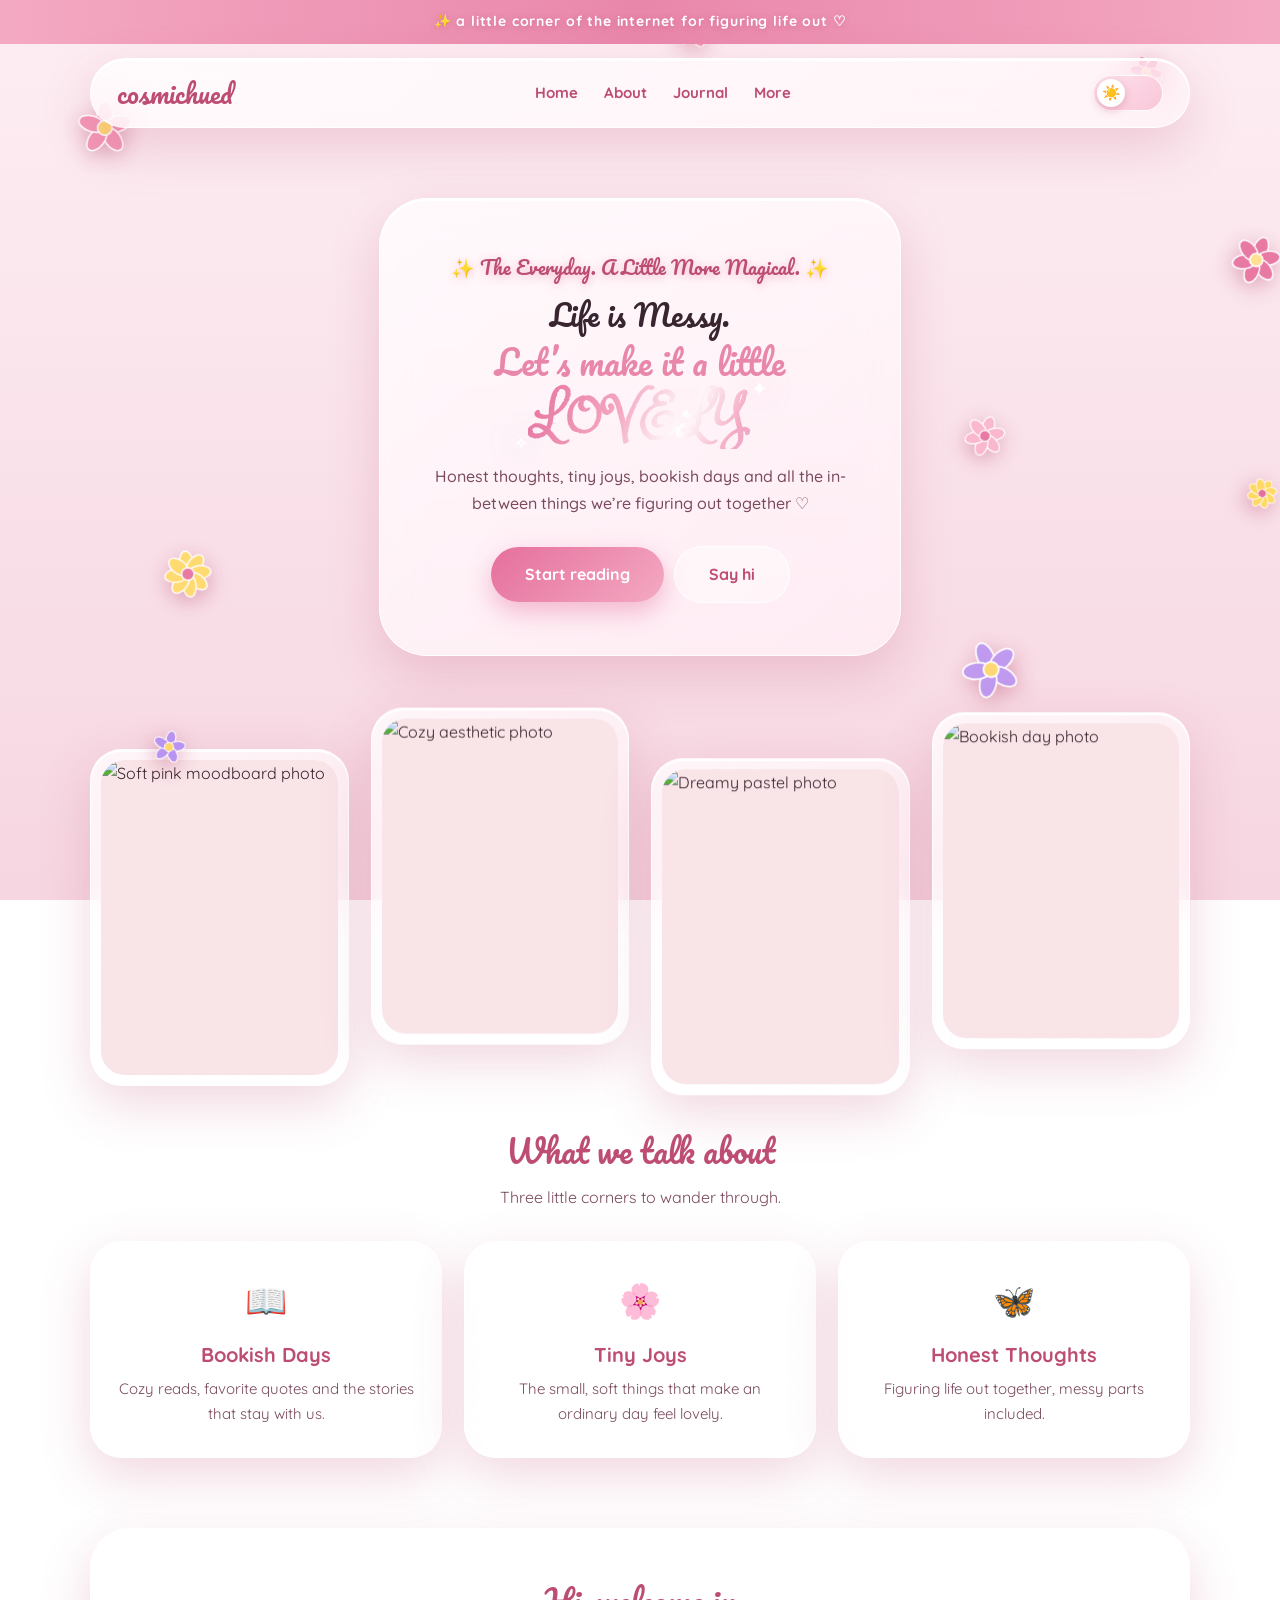
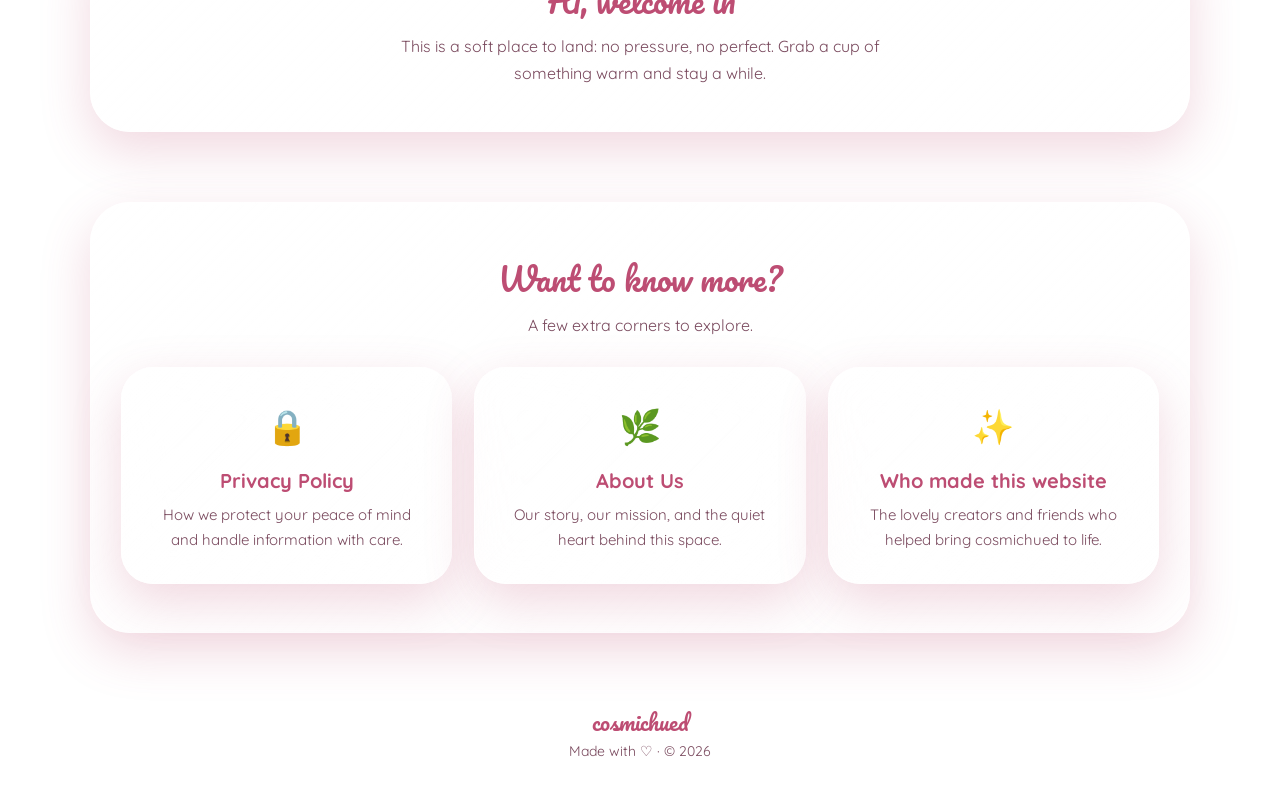
==== index.html @ 97c6048e "added life" ====
<!DOCTYPE html>
<html lang="en">
<head>
<meta charset="utf-8">
<meta name="viewport" content="width=device-width, initial-scale=1">
<script>try{var t=localStorage.getItem("theme");if(t)document.documentElement.dataset.theme=t}catch(e){}</script>
<title>cosmichued – a little corner of the internet for figuring life out</title>
<meta name="description" content="Honest thoughts, tiny joys, bookish days and all the in-between things we’re figuring out together.">
<link rel="preconnect" href="https://fonts.googleapis.com">
<link rel="preconnect" href="https://fonts.gstatic.com" crossorigin>
<link href="https://fonts.googleapis.com/css2?family=Pacifico&family=Princess+Sofia&family=Quicksand:wght@400;500;600;700&display=swap" rel="stylesheet">
<link rel="stylesheet" href="https://unpkg.com/lenis@1.3.1/dist/lenis.css">
<link rel="stylesheet" href="assets/css/style.css">
</head>
<body>
<div id="vanta-bg" aria-hidden="true"></div>
<canvas id="stars" aria-hidden="true"></canvas>
<div id="flowers-back" class="fl-layer" aria-hidden="true"></div>
<div id="flowers-front" class="fl-layer" aria-hidden="true"></div>
<div id="progress" aria-hidden="true"></div>

<div class="strip">&#10024; a little corner of the internet for figuring life out &#9825;</div>

<div class="wrap">
  <header>
    <nav class="glass" aria-label="Main">
      <a class="logo" href="#top">cosmichued</a>
      <ul>
        <li><a class="link" href="#top">Home</a></li>
        <li><a class="link" href="#about">About</a></li>
        <li><a class="link" href="#topics">Journal</a></li>
        <li><a class="link" href="#more">More</a></li>
      </ul>
      <button id="mode" class="mode" type="button" aria-pressed="false" aria-label="Switch to night mode"><span class="knob">☀️</span></button>
    </nav>
  </header>

  <main id="top">
    <section class="hero">
      <div class="hero-card glass">
        <p class="kicker">&#10024; The Everyday. A Little More Magical. &#10024;</p>
        <p class="line1">Life is Messy.</p>
        <p class="line2">Let’s make it a little</p>
        <h1 class="lovely">LOVELY</h1>
        <p class="sub">Honest thoughts, tiny joys, bookish days and all the in-between things we’re figuring out together &#9825;</p>
        <a class="btn" href="#topics">Start reading</a><a class="btn ghost" href="#more">Say hi</a>
      </div>
    </section>

    <section class="photos" aria-label="Moodboard">
      <figure class="photo glass"><img src="https://i.pinimg.com/736x/a8/d0/c5/a8d0c54fe1b3bb2aa40adf87feabf3d5.jpg" alt="Soft pink moodboard photo" loading="lazy"></figure>
      <figure class="photo glass"><img src="https://i.pinimg.com/736x/57/74/9a/57749a82ed44d0ba7affe464d7ed4262.jpg" alt="Cozy aesthetic photo" loading="lazy"></figure>
      <figure class="photo glass"><img src="https://i.pinimg.com/736x/7d/43/3f/7d433fc8bfae6ea43c8c4c8e47afc40b.jpg" alt="Dreamy pastel photo" loading="lazy"></figure>
      <figure class="photo glass"><img src="https://i.pinimg.com/736x/9e/b3/07/9eb307e34226a7b5865ccfc320e6ec94.jpg" alt="Bookish day photo" loading="lazy"></figure>
    </section>

    <section id="topics">
      <h2>What we talk about</h2>
      <p class="lead">Three little corners to wander through.</p>
      <div class="cards">
        <article class="card glass"><div class="em">&#128214;</div><h3>Bookish Days</h3><p>Cozy reads, favorite quotes and the stories that stay with us.</p></article>
        <article class="card glass"><div class="em">&#127800;</div><h3>Tiny Joys</h3><p>The small, soft things that make an ordinary day feel lovely.</p></article>
        <article class="card glass"><div class="em">&#129419;</div><h3>Honest Thoughts</h3><p>Figuring life out together, messy parts included.</p></article>
      </div>
    </section>

    <section id="about" class="news glass">
      <h2>Hi, welcome in</h2>
      <p class="lead" style="margin-bottom:0">This is a soft place to land: no pressure, no perfect. Grab a cup of something warm and stay a while.</p>
    </section>

    <section id="more" class="more-section glass">
      <h2>Want to know more?</h2>
      <p class="lead" style="margin-bottom: 28px">A few extra corners to explore.</p>
      <div class="more-cards">
        <!-- TODO: replace with the real page URL -->
        <a class="card glass link-card" href="#privacy">
          <div class="em">&#128274;</div>
          <h3>Privacy Policy</h3>
          <p>How we protect your peace of mind and handle information with care.</p>
        </a>
        <!-- TODO: replace with the real page URL -->
        <a class="card glass link-card" href="#about-us">
          <div class="em">&#127807;</div>
          <h3>About Us</h3>
          <p>Our story, our mission, and the quiet heart behind this space.</p>
        </a>
        <!-- TODO: replace with the real page URL -->
        <a class="card glass link-card" href="#credits">
          <div class="em">&#10024;</div>
          <h3>Who made this website</h3>
          <p>The lovely creators and friends who helped bring cosmichued to life.</p>
        </a>
      </div>
    </section>
  </main>

  <footer>
    <a class="logo" href="#top">cosmichued</a>
    <p>Made with &#9825; &middot; &copy; 2026</p>
  </footer>
</div>

<!-- Vanta (needs three.js r134) + Lenis smooth scroll -->
<script src="https://cdnjs.cloudflare.com/ajax/libs/three.js/r134/three.min.js"></script>
<script src="https://cdnjs.cloudflare.com/ajax/libs/vanta/0.5.24/vanta.fog.min.js"></script>
<script src="https://unpkg.com/lenis@1.3.1/dist/lenis.min.js"></script>
<script>
const calm = matchMedia('(prefers-reduced-motion: reduce)').matches;

/* 1. Day / night theme: Vanta fog colours + twinkling star canvas */
const root = document.documentElement;
const modeBtn = document.getElementById('mode');
const knob = modeBtn.querySelector('.knob');
const starsCv = document.getElementById('stars');
const sctx = starsCv.getContext('2d');
let vanta = null, stars = [], shoot = null, raf = 0, SW = 0, SH = 0;

function initVanta(night) {
  if (calm || !window.VANTA) return;
  try {
    if (vanta) vanta.destroy();
    vanta = VANTA.FOG(Object.assign({
      el: '#vanta-bg', mouseControls: false, touchControls: false, gyroControls: false,
      minHeight: 200, minWidth: 200, blurFactor: 0.7, speed: 1.2, zoom: 0.9
    }, night
      ? { highlightColor: 0x7a5bb8, midtoneColor: 0x3b2a6e, lowlightColor: 0x140b2b, baseColor: 0x0d0720 }
      : { highlightColor: 0xf9a8c9, midtoneColor: 0xd9c2ff, lowlightColor: 0xfdeef3, baseColor: 0xfff5f8 }));
  } catch (e) { console.warn('Vanta failed, using CSS gradient', e); }
}

function sizeStars() {
  const d = Math.min(devicePixelRatio || 1, 2);
  SW = innerWidth; SH = innerHeight;
  starsCv.width = SW * d; starsCv.height = SH * d;
  sctx.setTransform(d, 0, 0, d, 0, 0);
  const n = Math.min(260, Math.round(SW * SH / 5500)), cols = ['#ffffff', '#ffd6e6', '#e3d4ff', '#cfe6ff'];
  stars = Array.from({ length: n }, () => ({
    x: Math.random() * SW, y: Math.random() * SH, r: Math.random() * 1.4 + 0.3,
    p: Math.random() * 6.28, s: Math.random() * 1.8 + 0.6,
    c: cols[Math.floor(Math.random() * cols.length)], big: Math.random() < 0.08
  }));
}

function drawStars(t) {
  sctx.clearRect(0, 0, SW, SH);
  for (const s of stars) {
    const a = calm ? 0.85 : 0.3 + 0.7 * (0.5 + 0.5 * Math.sin(t / 1000 * s.s + s.p));   // twinkle
    sctx.globalAlpha = a; sctx.fillStyle = s.c;
    sctx.beginPath(); sctx.arc(s.x, s.y, s.r, 0, 6.283); sctx.fill();
    if (s.big) {                                                                        // sparkle cross
      const L = s.r * 5 * a;
      sctx.strokeStyle = s.c; sctx.lineWidth = 0.8; sctx.beginPath();
      sctx.moveTo(s.x - L, s.y); sctx.lineTo(s.x + L, s.y);
      sctx.moveTo(s.x, s.y - L); sctx.lineTo(s.x, s.y + L); sctx.stroke();
    }
  }
  if (!calm) {                                                                          // shooting star
    if (!shoot && Math.random() < 0.003) shoot = { x: SW * 0.2 + Math.random() * SW * 0.8, y: Math.random() * SH * 0.35, l: 0 };
    if (shoot) {
      shoot.l += 14;
      const x = shoot.x - shoot.l, y = shoot.y + shoot.l * 0.55;
      const g = sctx.createLinearGradient(x + 90, y - 50, x, y);
      g.addColorStop(0, 'rgba(255,255,255,0)'); g.addColorStop(1, 'rgba(255,255,255,.95)');
      sctx.globalAlpha = 1; sctx.strokeStyle = g; sctx.lineWidth = 2;
      sctx.beginPath(); sctx.moveTo(x + 90, y - 50); sctx.lineTo(x, y); sctx.stroke();
      if (shoot.l > 600) shoot = null;
    }
  }
  sctx.globalAlpha = 1;
}
function loop(t) { drawStars(t); raf = requestAnimationFrame(loop); }

function setTheme(night, save) {
  root.dataset.theme = night ? 'night' : 'day';
  modeBtn.setAttribute('aria-pressed', night);
  modeBtn.setAttribute('aria-label', night ? 'Switch to day mode' : 'Switch to night mode');
  knob.textContent = night ? '🌙' : '☀️';
  if (save) { try { localStorage.setItem('theme', night ? 'night' : 'day'); } catch (e) {} }
  cancelAnimationFrame(raf);
  if (night) { sizeStars(); if (calm) drawStars(0); else raf = requestAnimationFrame(loop); }
  initVanta(night);
}
modeBtn.addEventListener('click', () => setTheme(root.dataset.theme !== 'night', true));
addEventListener('resize', () => { if (root.dataset.theme === 'night') { sizeStars(); if (calm) drawStars(0); } });
setTheme(root.dataset.theme === 'night', false);

/* 1b. Flowers that sway left/right (and drift up) as you scroll */
/* drawn SVG flowers (clearly visible on pale day background and dark night sky) */
const PETALS = {   // petal colour, centre colour, petal count
  '🌸': ['#F48FB1', '#FFD66B', 5], '🌷': ['#E56F9C', '#FFE08A', 6], '🌼': ['#FFD966', '#E56F9C', 8],
  '🌺': ['#B993F0', '#FFD66B', 5], '💮': ['#F9B4CB', '#E56F9C', 6]
};
function flowerSVG(key) {
  const [c1, c2, n] = PETALS[key];
  let ps = '';
  for (let i = 0; i < n; i++) ps += '<ellipse cx="50" cy="26" rx="14" ry="24" transform="rotate(' + (i * 360 / n) + ' 50 50)"/>';
  return '<svg viewBox="0 0 100 100" width="100%" height="100%" aria-hidden="true"><g fill="' + c1 +
         '" stroke="#fff" stroke-width="3" stroke-linejoin="round">' + ps + '</g><circle cx="50" cy="50" r="13" fill="' + c2 +
         '" stroke="#fff" stroke-width="3"/></svg>';
}
const FLOWERS = [   // emoji, x(0-1), y(0-1), size, sway px, sway speed, drift, tilt, front?
  ['🌸', .06, .20, 40, 90, .0042, .16, 28, 0], ['🌷', .90, .35, 36, 80, .0035, .22, 22, 0],
  ['🌼', .15, .70, 34, 110, .0050, .12, 30, 0], ['🌺', .82, .80, 42, 95, .0038, .18, 26, 0],
  ['🌸', .50, .10, 28, 70, .0045, .10, 20, 0], ['💮', .70, .55, 30, 85, .0040, .14, 24, 0],
  ['🌸', .03, .45, 26, 130, .0060, .30, 35, 1], ['🌷', .94, .15, 24, 120, .0055, .34, 30, 1],
  ['🌼', .88, .62, 22, 140, .0065, .28, 40, 1], ['🌺', .08, .90, 24, 125, .0058, .32, 32, 1]
].map((f, i) => {
  const el = document.createElement('span');
  el.className = 'flower'; el.innerHTML = flowerSVG(f[0]);
  el.style.width = el.style.height = Math.round(f[3] * 1.4) + 'px';
  el.style.opacity = f[8] ? 1 : 0.92;
  document.getElementById(f[8] ? 'flowers-front' : 'flowers-back').appendChild(el);
  return { el, bx: f[1], by: f[2], amp: f[4], sp: f[5], vy: f[6], tilt: f[7], ph: i * 1.7 };
});
function flowers(scroll) {
  const W = innerWidth, H = innerHeight, span = H + 160;
  for (const f of FLOWERS) {
    const x = f.bx * W + Math.sin(scroll * f.sp + f.ph) * f.amp;                       // side to side
    const y = (((f.by * H - scroll * f.vy) % span) + span) % span - 80;               // slow upward drift, wraps
    const r = Math.sin(scroll * f.sp * 1.3 + f.ph) * f.tilt;
    f.el.style.transform = 'translate3d(' + x.toFixed(1) + 'px,' + y.toFixed(1) + 'px,0) rotate(' + r.toFixed(1) + 'deg)';
  }
}
flowers(0);

/* 2. Lenis: buttery scroll, progress bar, anchor links, light parallax, back to top */
const bar = document.getElementById('progress');
const photosWrap = document.querySelector('.photos');
const photos = [...document.querySelectorAll('.photo')];
const speeds = [0.05, -0.04, 0.07, -0.03];
const backToTop = document.getElementById('back-to-top');

function parallax() {
  if (calm || !photosWrap) return;
  const r = photosWrap.getBoundingClientRect();           // parent isn't moved, so no feedback loop
  const off = (r.top + r.height / 2) - innerHeight / 2;
  photos.forEach((el, i) => el.style.translate = '0 ' + (off * speeds[i % 4]).toFixed(1) + 'px');
}

function updateBackToTop(y) {
  if (backToTop) backToTop.classList.toggle('visible', y > 400);
}

if (window.Lenis) {
  const lenis = new Lenis({ autoRaf: true, lerp: 0.09 });
  lenis.on('scroll', ({ progress, scroll }) => {
    bar.style.transform = 'scaleX(' + progress + ')';
    parallax();
    if (!calm) flowers(scroll);
    updateBackToTop(scroll);
  });
  document.querySelectorAll('a[href^="#"]').forEach(a => a.addEventListener('click', e => {
    const href = a.getAttribute('href');
    if (!href || href === '#') return;
    const t = document.querySelector(href);
    if (!t) return;
    e.preventDefault();
    lenis.scrollTo(t, { offset: -90, duration: 1.4 });
  }));
  if (backToTop) {
    backToTop.addEventListener('click', () => {
      lenis.scrollTo(0);
    });
  }
} else {
  const onScroll = () => {
    const y = window.scrollY || document.documentElement.scrollTop;
    bar.style.transform = 'scaleX(' + y / (document.documentElement.scrollHeight - innerHeight) + ')';
    parallax();
    if (!calm) flowers(y);
    updateBackToTop(y);
  };
  addEventListener('scroll', onScroll, { passive: true });
  if (backToTop) {
    backToTop.addEventListener('click', () => {
      window.scrollTo({ top: 0, behavior: calm ? 'auto' : 'smooth' });
    });
  }
}

updateBackToTop(window.scrollY || document.documentElement.scrollTop);

/* 3. Reveal on scroll */
const io = new IntersectionObserver((entries) => {
  entries.forEach(en => { if (en.isIntersecting) { en.target.classList.add('in'); io.unobserve(en.target); setTimeout(() => en.target.style.transitionDelay = '', 1400); } });
}, { threshold: 0.15 });
document.querySelectorAll('.hero-card,.photo,.card,.news,h2,.lead,.more-section').forEach((el, i) => {
  el.classList.add('reveal');
  el.style.transitionDelay = (el.classList.contains('photo') || el.classList.contains('card')
    ? (i % 4) * 90 : 0) + 'ms';
  io.observe(el);
});
parallax();
</script>
<button id="back-to-top" class="back-to-top glass" type="button" aria-label="Back to top">
  <svg width="22" height="22" viewBox="0 0 24 24" fill="none" stroke="currentColor" stroke-width="2.5" stroke-linecap="round" stroke-linejoin="round" aria-hidden="true">
    <path d="M18 15l-6-6-6 6"/>
  </svg>
</button>
</body>
</html>
---- assets/css/style.css ----
:root {
  --rose: #BD4D73;
  --pink: #EBA5B9;
  --blush: #F9E4E8;
  --cream: #FDEEF3;
  --lilac: #C9A7F5;
  --ink: #38252F;
  --soft: #7A4A5E;
  --glass: rgba(255, 255, 255, .42);
  --glass-line: rgba(255, 255, 255, .9);
  --shadow: 0 18px 50px rgba(189, 77, 115, .22);
}

* {
  box-sizing: border-box;
  margin: 0;
}

body {
  font-family: 'Quicksand', sans-serif;
  color: var(--ink);
  line-height: 1.7;
  background: linear-gradient(180deg, var(--bg1), var(--bg2));
  background-attachment: fixed;
  overflow-x: hidden;
  min-height: 100vh;
}

/* floating blurred bubbles behind everything */
.bubble {
  position: fixed;
  border-radius: 50%;
  filter: blur(60px);
  z-index: -1;
  opacity: .75;
  animation: float 14s ease-in-out infinite alternate;
}

.b1 {
  width: 360px;
  height: 360px;
  background: #F4A9C2;
  top: -80px;
  left: -80px;
}

.b2 {
  width: 320px;
  height: 320px;
  background: #D6BEFF;
  top: 30%;
  right: -90px;
  animation-delay: -4s;
}

.b3 {
  width: 380px;
  height: 380px;
  background: #BFE0FF;
  bottom: -120px;
  left: 25%;
  opacity: .55;
  animation-delay: -8s;
}

@keyframes float {
  to {
    transform: translate(30px, 40px) scale(1.08);
  }
}

@media (prefers-reduced-motion: reduce) {
  .bubble {
    animation: none;
  }
}

/* theme variables: day = default, night = [data-theme=night] */
:root {
  --bg1: #FDEEF3;
  --bg2: #F6D6E1;
  --sheen1: rgba(255, 255, 255, .6);
  --sheen2: rgba(255, 255, 255, .12);
  --inset: rgba(255, 255, 255, .95);
  --field: rgba(255, 255, 255, .7);
}

:root[data-theme="night"] {
  color-scheme: dark;
  --cream: #1b1230;
  --blush: #2a1d45;
  --rose: #F4A9C2;
  --ink: #F6E9F2;
  --soft: #D5C2E3;
  --glass: rgba(48, 32, 84, .42);
  --glass-line: rgba(255, 255, 255, .2);
  --shadow: 0 18px 50px rgba(0, 0, 0, .5);
  --bg1: #150d28;
  --bg2: #2a1a4d;
  --sheen1: rgba(255, 255, 255, .14);
  --sheen2: rgba(255, 255, 255, .03);
  --inset: rgba(255, 255, 255, .25);
  --field: rgba(255, 255, 255, .1);
}

#vanta-bg {
  position: fixed;
  inset: 0;
  z-index: -1;
}

#stars {
  position: fixed;
  inset: 0;
  width: 100%;
  height: 100%;
  z-index: -1;
  pointer-events: none;
  opacity: 0;
  transition: opacity 1.2s ease;
}

:root[data-theme="night"] #stars {
  opacity: 1;
}

/* flowers that sway as you scroll */
.fl-layer {
  position: fixed;
  inset: 0;
  pointer-events: none;
  overflow: hidden;
}

#flowers-back {
  z-index: -1;
}

#flowers-front {
  z-index: 3;
}

.flower {
  position: absolute;
  left: 0;
  top: 0;
  display: block;
  will-change: transform;
  filter: drop-shadow(0 6px 10px rgba(189, 77, 115, .45));
}

:root[data-theme="night"] .flower {
  filter: drop-shadow(0 0 10px rgba(244, 169, 194, .65)) saturate(.9) brightness(.95);
}

/* day / night switch */
.mode {
  position: relative;
  flex: none;
  width: 70px;
  height: 36px;
  border-radius: 999px;
  border: 1.5px solid var(--glass-line);
  cursor: pointer;
  padding: 0;
  background: linear-gradient(135deg, #FFE3EE, #F9C6D8);
  transition: background .5s;
}

.mode .knob {
  position: absolute;
  top: 3px;
  left: 3px;
  width: 28px;
  height: 28px;
  border-radius: 50%;
  background: #fff;
  display: grid;
  place-items: center;
  font-size: 15px;
  box-shadow: 0 3px 10px rgba(189, 77, 115, .35);
  transition: transform .45s cubic-bezier(.2, .8, .2, 1);
}

:root[data-theme="night"] .mode {
  background: linear-gradient(135deg, #3b2a6e, #1b1230);
}

:root[data-theme="night"] .mode .knob {
  transform: translateX(34px);
  background: #2a1d45;
}

.mode:focus-visible {
  outline: 3px solid var(--rose);
  outline-offset: 3px;
}

#progress {
  position: fixed;
  top: 0;
  left: 0;
  height: 4px;
  width: 100%;
  z-index: 100;
  transform-origin: left;
  transform: scaleX(0);
  background: linear-gradient(90deg, #F4A9C2, #E56F9C, #C9A7F5);
}

/* scroll reveal (class added by JS, so no-JS visitors still see everything) */
.reveal {
  opacity: 0;
  scale: .94;
  transition: opacity .9s ease, scale .9s cubic-bezier(.2, .8, .2, 1), transform .35s, box-shadow .35s;
}

.reveal.in {
  opacity: 1;
  scale: 1;
}

.photo {
  will-change: translate;
}

@media (prefers-reduced-motion: reduce) {
  .reveal {
    opacity: 1;
    scale: 1;
    transition: none;
  }
}

.glass {
  background: var(--glass);
  background-image: linear-gradient(135deg, var(--sheen1), var(--sheen2));
  -webkit-backdrop-filter: blur(20px) saturate(165%);
  backdrop-filter: blur(20px) saturate(165%);
  border: 1.5px solid var(--glass-line);
  box-shadow: var(--shadow), inset 0 2px 0 var(--inset);
}

.wrap {
  width: min(1100px, 92%);
  margin-inline: auto;
}

/* announcement strip */
.strip {
  text-align: center;
  color: #fff;
  font-weight: 700;
  font-size: 14px;
  letter-spacing: .06em;
  padding: 10px 16px;
  background: linear-gradient(90deg, #F4A9C2, #E987AB, #F4A9C2);
  text-shadow: 0 1px 6px rgba(189, 77, 115, .45);
}

/* nav */
header {
  position: sticky;
  top: 12px;
  z-index: 50;
  margin-top: 14px;
}

nav {
  display: flex;
  align-items: center;
  justify-content: space-between;
  gap: 16px;
  padding: 12px 26px;
  border-radius: 999px;
}

.logo {
  font-family: 'Pacifico', cursive;
  font-size: 26px;
  color: var(--rose);
  text-decoration: none;
}

nav ul {
  display: flex;
  gap: 26px;
  list-style: none;
  padding: 0;
}

nav a.link {
  color: var(--rose);
  font-weight: 700;
  text-decoration: none;
  font-size: 15px;
  transition: color .2s;
}

nav a.link:hover {
  color: #E987AB;
}

/* hero */
.hero {
  display: grid;
  place-items: center;
  padding: 70px 0 40px;
}

.hero-card {
  text-align: center;
  max-width: 660px;
  padding: 52px 40px;
  border-radius: 48px;
}

.kicker {
  font-family: 'Pacifico', cursive;
  color: var(--rose);
  font-size: 19px;
  text-shadow: 0 2px 10px rgba(244, 169, 194, .8);
}

.line1 {
  font-family: 'Pacifico', cursive;
  font-size: 30px;
  margin-top: 6px;
}

.line2 {
  font-family: 'Pacifico', cursive;
  font-size: 34px;
  color: #E987AB;
  line-height: 1.3;
}

.lovely {
  font-family: 'Princess Sofia', cursive;
  font-size: clamp(28px, 5.5vw, 48px);
  letter-spacing: .06em;
  line-height: 1.25;
  display: inline-block;
  position: relative;
  padding: 0.05em 0.12em;
  background: linear-gradient(
    115deg,
    #E56F9C 0%,
    #F4A9C2 22%,
    #ffffff 36%,
    #F4A9C2 48%,
    #C9A7F5 72%,
    #E56F9C 100%
  );
  background-size: 200% 100%;
  -webkit-background-clip: text;
  background-clip: text;
  -webkit-text-fill-color: transparent;
  animation: lovely-shimmer 4s linear infinite, lovely-glow 2.8s ease-in-out infinite alternate;
}

:root[data-theme="night"] .lovely {
  animation: lovely-shimmer 4s linear infinite, lovely-glow-night 2.8s ease-in-out infinite alternate;
}

.lovely::before,
.lovely::after {
  position: absolute;
  font-family: 'Quicksand', -apple-system, sans-serif;
  color: #ffffff;
  -webkit-text-fill-color: #ffffff;
  background: none;
  -webkit-background-clip: border-box;
  background-clip: border-box;
  pointer-events: none;
  user-select: none;
  line-height: 1;
}

/* bottom-left sparkle */
.lovely::before {
  content: '✧';
  bottom: -2px;
  left: -14px;
  font-size: 0.34em;
  filter: drop-shadow(0 0 6px rgba(255, 255, 255, .8)) drop-shadow(0 0 12px rgba(201, 167, 245, .7));
  animation: lovely-sparkle-2 2.6s ease-in-out infinite;
  animation-delay: -1.3s;
}

/* top-right sparkle */
.lovely::after {
  content: '✦';
  top: -4px;
  right: -16px;
  font-size: 0.36em;
  filter: drop-shadow(0 0 6px rgba(255, 255, 255, .8)) drop-shadow(0 0 12px rgba(244, 169, 194, .7));
  animation: lovely-sparkle-1 2.4s ease-in-out infinite;
}

:root[data-theme="night"] .lovely::before,
:root[data-theme="night"] .lovely::after {
  filter: drop-shadow(0 0 8px rgba(255, 255, 255, .95)) drop-shadow(0 0 16px rgba(244, 169, 194, .85));
}

@keyframes lovely-shimmer {
  0% {
    background-position: 100% center;
  }
  100% {
    background-position: -100% center;
  }
}

@keyframes lovely-glow {
  0% {
    filter: drop-shadow(0 2px 8px rgba(229, 111, 156, .35));
  }
  100% {
    filter: drop-shadow(0 0 14px rgba(229, 111, 156, .65)) drop-shadow(0 0 24px rgba(201, 167, 245, .5));
  }
}

@keyframes lovely-glow-night {
  0% {
    filter: drop-shadow(0 2px 10px rgba(244, 169, 194, .5));
  }
  100% {
    filter: drop-shadow(0 0 18px rgba(244, 169, 194, .85)) drop-shadow(0 0 32px rgba(201, 167, 245, .75));
  }
}

@keyframes lovely-sparkle-1 {
  0%, 100% {
    opacity: 0.15;
    transform: scale(0.65) rotate(-10deg);
  }
  50% {
    opacity: 1;
    transform: scale(1.15) rotate(15deg);
  }
}

@keyframes lovely-sparkle-2 {
  0%, 100% {
    opacity: 0.2;
    transform: scale(0.7) rotate(10deg);
  }
  50% {
    opacity: 1;
    transform: scale(1.2) rotate(-15deg);
  }
}

.sub {
  color: var(--soft);
  font-weight: 500;
  max-width: 440px;
  margin: 14px auto 28px;
}

.btn {
  display: inline-block;
  padding: 14px 34px;
  border-radius: 999px;
  font-weight: 700;
  text-decoration: none;
  color: #fff;
  background: linear-gradient(135deg, #E56F9C, #F4A9C2);
  box-shadow: 0 10px 26px rgba(229, 111, 156, .45);
  transition: transform .25s, box-shadow .25s;
}

.btn:hover {
  transform: translateY(-3px);
  box-shadow: 0 16px 34px rgba(229, 111, 156, .6);
}

.btn.ghost {
  background: var(--glass);
  color: var(--rose);
  border: 1.5px solid var(--glass-line);
  box-shadow: none;
  margin-left: 10px;
}

/* photo strip */
.photos {
  display: grid;
  grid-template-columns: repeat(4, 1fr);
  gap: 22px;
  padding: 30px 0 60px;
}

.photo {
  padding: 10px;
  border-radius: 32px;
  transition: transform .35s, box-shadow .35s;
}

.photo:hover {
  transform: translateY(-6px) rotate(-1deg);
}

.photo img {
  display: block;
  width: 100%;
  aspect-ratio: 3/4;
  object-fit: cover;
  border-radius: 24px;
  background: var(--blush);
}

/* sections */
h2 {
  font-family: 'Pacifico', cursive;
  font-weight: 400;
  color: var(--rose);
  font-size: 32px;
  text-align: center;
}

.lead {
  text-align: center;
  color: var(--soft);
  margin: 6px auto 30px;
  max-width: 520px;
}

.cards {
  display: grid;
  grid-template-columns: repeat(3, 1fr);
  gap: 22px;
  padding-bottom: 70px;
}

.card {
  padding: 30px 26px;
  border-radius: 32px;
  text-align: center;
}

.card .em {
  font-size: 34px;
}

.card h3 {
  color: var(--rose);
  margin: 8px 0 4px;
  font-size: 20px;
}

.card p {
  font-size: 15px;
  color: var(--soft);
}

.news {
  padding: 44px 30px;
  border-radius: 40px;
  text-align: center;
  margin-bottom: 70px;
}

/* "Want to know more?" section & cards */
.more-section {
  padding: 48px 30px;
  border-radius: 40px;
  text-align: center;
  margin-bottom: 70px;
}

.more-cards {
  display: grid;
  grid-template-columns: repeat(3, 1fr);
  gap: 22px;
}

.link-card {
  display: flex;
  flex-direction: column;
  text-decoration: none;
  color: inherit;
  transition: transform .35s, box-shadow .35s;
}

.link-card:hover {
  transform: translateY(-6px);
  box-shadow: 0 24px 50px rgba(189, 77, 115, .32);
}

:root[data-theme="night"] .link-card:hover {
  box-shadow: 0 24px 50px rgba(0, 0, 0, .65);
}

.btn:focus-visible,
a:focus-visible,
button:focus-visible,
.link-card:focus-visible {
  outline: 3px solid var(--rose);
  outline-offset: 3px;
}

/* back to top button */
.back-to-top {
  position: fixed;
  bottom: 28px;
  right: 28px;
  width: 48px;
  height: 48px;
  border-radius: 50%;
  display: grid;
  place-items: center;
  z-index: 90;
  cursor: pointer;
  color: var(--rose);
  opacity: 0;
  visibility: hidden;
  pointer-events: none;
  transform: translateY(12px);
  transition: opacity .35s ease, transform .35s cubic-bezier(.2, .8, .2, 1), visibility .35s, box-shadow .35s, color .2s;
}

.back-to-top.visible {
  opacity: 1;
  visibility: visible;
  pointer-events: auto;
  transform: translateY(0);
}

.back-to-top.visible:hover {
  transform: translateY(-4px);
  box-shadow: 0 14px 34px rgba(189, 77, 115, .4);
  color: #E987AB;
}

:root[data-theme="night"] .back-to-top.visible:hover {
  box-shadow: 0 14px 34px rgba(0, 0, 0, .6);
}

footer {
  text-align: center;
  padding: 0 0 40px;
  color: var(--soft);
  font-size: 14px;
}

footer .logo {
  font-size: 22px;
}

@media (max-width: 860px) {
  .photos {
    grid-template-columns: repeat(2, 1fr);
  }
  .cards,
  .more-cards {
    grid-template-columns: 1fr;
  }
  nav ul {
    gap: 16px;
  }
}

@media (max-width: 560px) {
  nav {
    border-radius: 28px;
    flex-direction: column;
    padding: 14px;
  }
  .hero-card {
    padding: 38px 22px;
    border-radius: 36px;
  }
  .more-section {
    padding: 38px 20px;
  }
  .photos {
    grid-template-columns: 1fr;
  }
  .btn.ghost {
    margin: 10px 0 0;
  }
  .back-to-top {
    bottom: 20px;
    right: 20px;
    width: 44px;
    height: 44px;
  }
}

@media (prefers-reduced-motion: reduce) {
  .link-card,
  .back-to-top {
    transition: none;
    transform: none !important;
  }
  .lovely {
    animation: none !important;
    background-position: 0 0 !important;
    filter: drop-shadow(0 4px 10px rgba(229, 111, 156, .35));
  }
  :root[data-theme="night"] .lovely {
    filter: drop-shadow(0 4px 12px rgba(244, 169, 194, .5));
  }
  .lovely::before,
  .lovely::after {
    display: none !important;
    animation: none !important;
  }
}
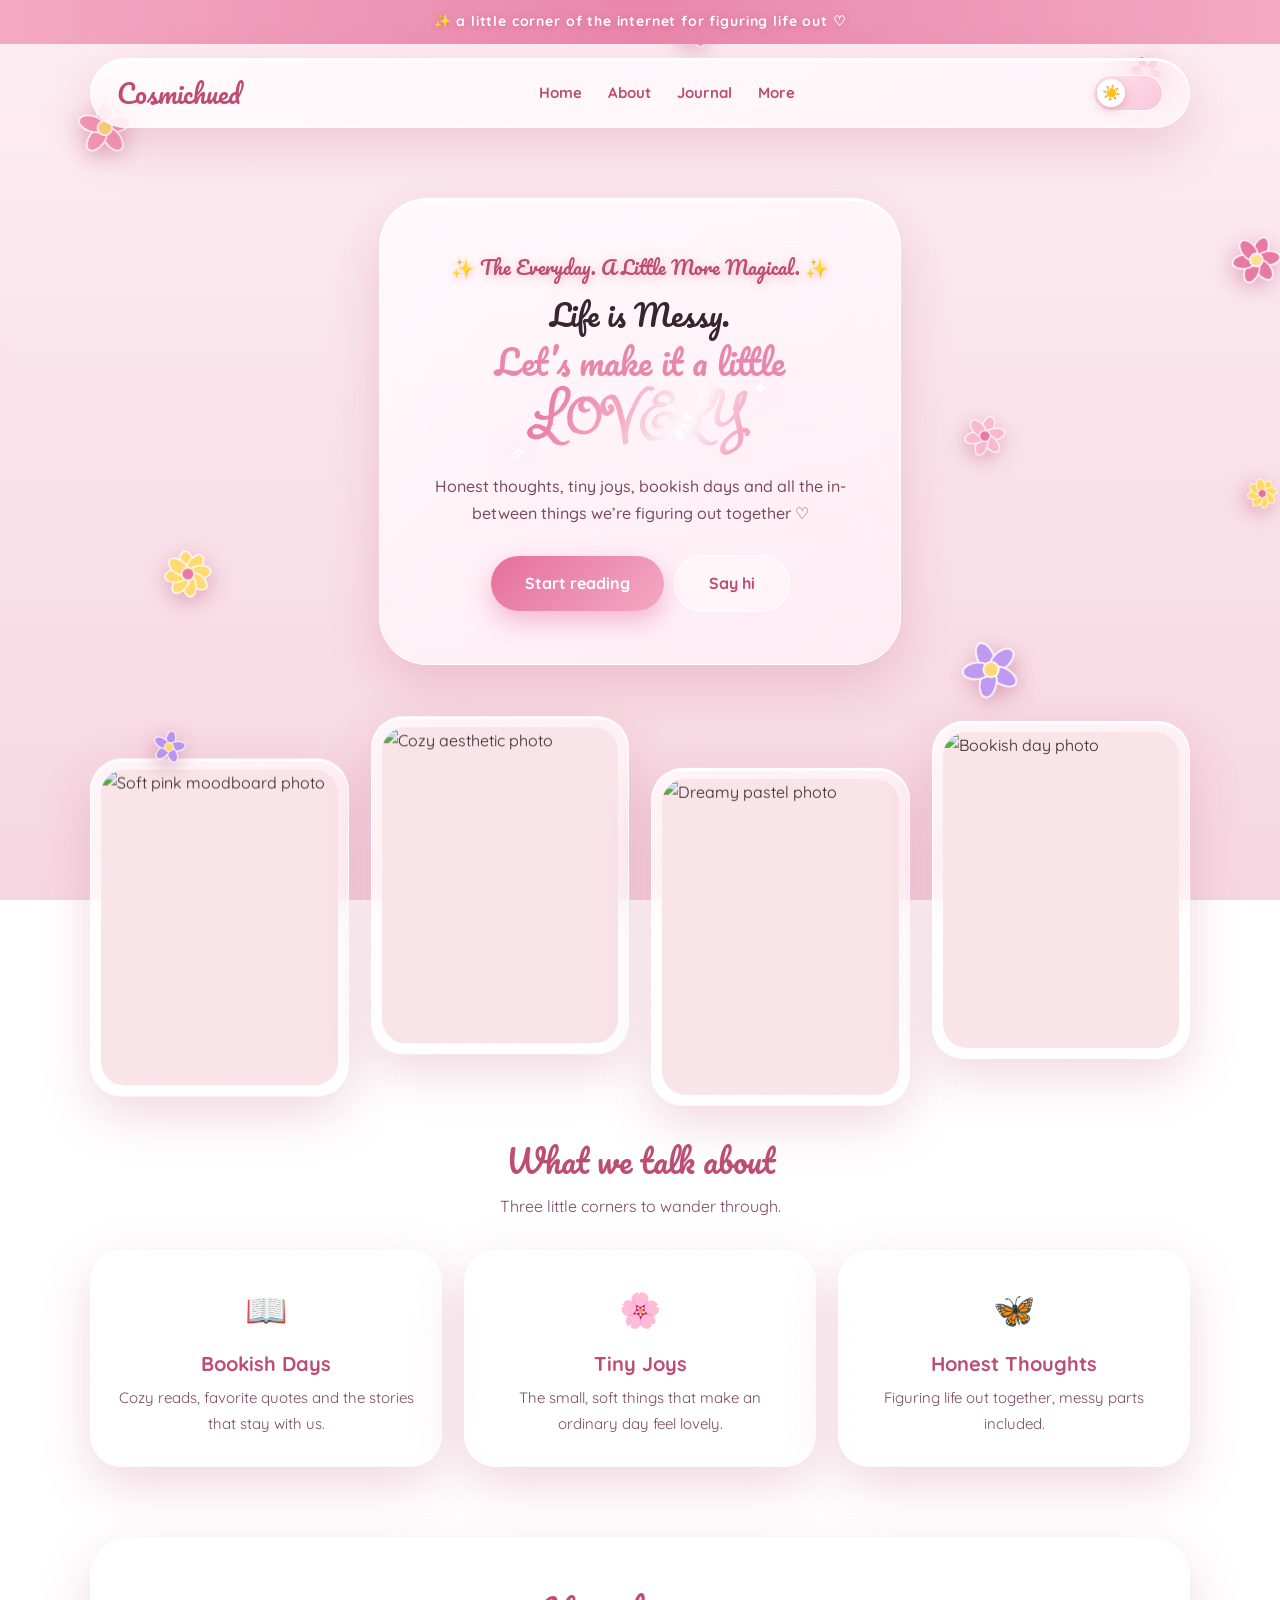
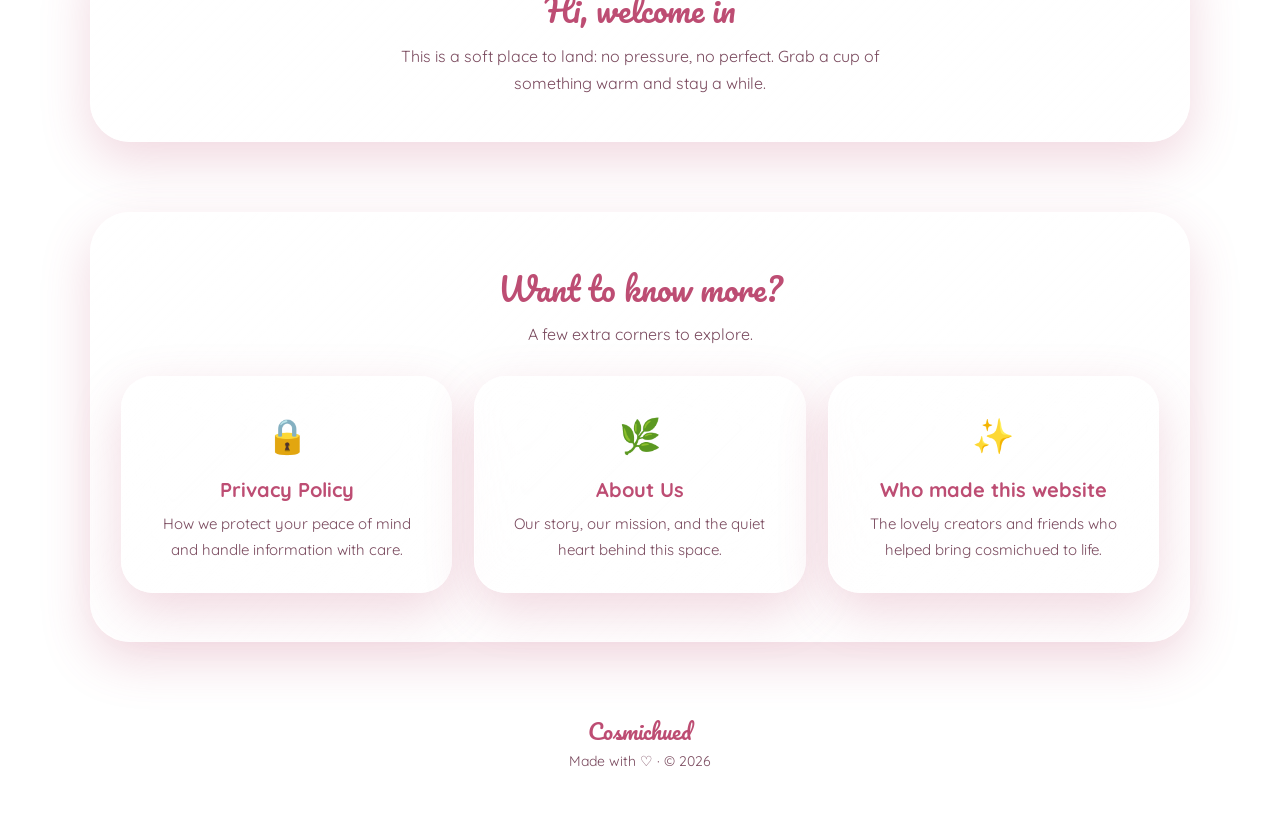
==== commit 9c1a8789: "feat: improve mobile navigation layout and update links and typography" ====
--- a/index.html
+++ b/index.html
@@ -24,7 +24,7 @@
 <div class="wrap">
   <header>
     <nav class="glass" aria-label="Main">
-      <a class="logo" href="#top">cosmichued</a>
+      <a class="logo" href="#top">Cosmichued</a>
       <ul>
         <li><a class="link" href="#top">Home</a></li>
         <li><a class="link" href="#about">About</a></li>
@@ -43,7 +43,7 @@
         <p class="line2">Let’s make it a little</p>
         <h1 class="lovely">LOVELY</h1>
         <p class="sub">Honest thoughts, tiny joys, bookish days and all the in-between things we’re figuring out together &#9825;</p>
-        <a class="btn" href="#topics">Start reading</a><a class="btn ghost" href="#more">Say hi</a>
+        <a class="btn" href="#topics">Start reading</a><a class="btn ghost" href="https://lime-moose-411861.hostingersite.com/contact-us/">Say hi</a>
       </div>
     </section>
 
@@ -80,7 +80,7 @@
           <p>How we protect your peace of mind and handle information with care.</p>
         </a>
         <!-- TODO: replace with the real page URL -->
-        <a class="card glass link-card" href="#about-us">
+        <a class="card glass link-card" href="https://lime-moose-411861.hostingersite.com/about-us/">
           <div class="em">&#127807;</div>
           <h3>About Us</h3>
           <p>Our story, our mission, and the quiet heart behind this space.</p>
@@ -96,7 +96,7 @@
   </main>
 
   <footer>
-    <a class="logo" href="#top">cosmichued</a>
+    <a class="logo" href="#top">Cosmichued</a>
     <p>Made with &#9825; &middot; &copy; 2026</p>
   </footer>
 </div>
@@ -105,198 +105,13 @@
 <script src="https://cdnjs.cloudflare.com/ajax/libs/three.js/r134/three.min.js"></script>
 <script src="https://cdnjs.cloudflare.com/ajax/libs/vanta/0.5.24/vanta.fog.min.js"></script>
 <script src="https://unpkg.com/lenis@1.3.1/dist/lenis.min.js"></script>
-<script>
-const calm = matchMedia('(prefers-reduced-motion: reduce)').matches;
 
-/* 1. Day / night theme: Vanta fog colours + twinkling star canvas */
-const root = document.documentElement;
-const modeBtn = document.getElementById('mode');
-const knob = modeBtn.querySelector('.knob');
-const starsCv = document.getElementById('stars');
-const sctx = starsCv.getContext('2d');
-let vanta = null, stars = [], shoot = null, raf = 0, SW = 0, SH = 0;
-
-function initVanta(night) {
-  if (calm || !window.VANTA) return;
-  try {
-    if (vanta) vanta.destroy();
-    vanta = VANTA.FOG(Object.assign({
-      el: '#vanta-bg', mouseControls: false, touchControls: false, gyroControls: false,
-      minHeight: 200, minWidth: 200, blurFactor: 0.7, speed: 1.2, zoom: 0.9
-    }, night
-      ? { highlightColor: 0x7a5bb8, midtoneColor: 0x3b2a6e, lowlightColor: 0x140b2b, baseColor: 0x0d0720 }
-      : { highlightColor: 0xf9a8c9, midtoneColor: 0xd9c2ff, lowlightColor: 0xfdeef3, baseColor: 0xfff5f8 }));
-  } catch (e) { console.warn('Vanta failed, using CSS gradient', e); }
-}
-
-function sizeStars() {
-  const d = Math.min(devicePixelRatio || 1, 2);
-  SW = innerWidth; SH = innerHeight;
-  starsCv.width = SW * d; starsCv.height = SH * d;
-  sctx.setTransform(d, 0, 0, d, 0, 0);
-  const n = Math.min(260, Math.round(SW * SH / 5500)), cols = ['#ffffff', '#ffd6e6', '#e3d4ff', '#cfe6ff'];
-  stars = Array.from({ length: n }, () => ({
-    x: Math.random() * SW, y: Math.random() * SH, r: Math.random() * 1.4 + 0.3,
-    p: Math.random() * 6.28, s: Math.random() * 1.8 + 0.6,
-    c: cols[Math.floor(Math.random() * cols.length)], big: Math.random() < 0.08
-  }));
-}
-
-function drawStars(t) {
-  sctx.clearRect(0, 0, SW, SH);
-  for (const s of stars) {
-    const a = calm ? 0.85 : 0.3 + 0.7 * (0.5 + 0.5 * Math.sin(t / 1000 * s.s + s.p));   // twinkle
-    sctx.globalAlpha = a; sctx.fillStyle = s.c;
-    sctx.beginPath(); sctx.arc(s.x, s.y, s.r, 0, 6.283); sctx.fill();
-    if (s.big) {                                                                        // sparkle cross
-      const L = s.r * 5 * a;
-      sctx.strokeStyle = s.c; sctx.lineWidth = 0.8; sctx.beginPath();
-      sctx.moveTo(s.x - L, s.y); sctx.lineTo(s.x + L, s.y);
-      sctx.moveTo(s.x, s.y - L); sctx.lineTo(s.x, s.y + L); sctx.stroke();
-    }
-  }
-  if (!calm) {                                                                          // shooting star
-    if (!shoot && Math.random() < 0.003) shoot = { x: SW * 0.2 + Math.random() * SW * 0.8, y: Math.random() * SH * 0.35, l: 0 };
-    if (shoot) {
-      shoot.l += 14;
-      const x = shoot.x - shoot.l, y = shoot.y + shoot.l * 0.55;
-      const g = sctx.createLinearGradient(x + 90, y - 50, x, y);
-      g.addColorStop(0, 'rgba(255,255,255,0)'); g.addColorStop(1, 'rgba(255,255,255,.95)');
-      sctx.globalAlpha = 1; sctx.strokeStyle = g; sctx.lineWidth = 2;
-      sctx.beginPath(); sctx.moveTo(x + 90, y - 50); sctx.lineTo(x, y); sctx.stroke();
-      if (shoot.l > 600) shoot = null;
-    }
-  }
-  sctx.globalAlpha = 1;
-}
-function loop(t) { drawStars(t); raf = requestAnimationFrame(loop); }
-
-function setTheme(night, save) {
-  root.dataset.theme = night ? 'night' : 'day';
-  modeBtn.setAttribute('aria-pressed', night);
-  modeBtn.setAttribute('aria-label', night ? 'Switch to day mode' : 'Switch to night mode');
-  knob.textContent = night ? '🌙' : '☀️';
-  if (save) { try { localStorage.setItem('theme', night ? 'night' : 'day'); } catch (e) {} }
-  cancelAnimationFrame(raf);
-  if (night) { sizeStars(); if (calm) drawStars(0); else raf = requestAnimationFrame(loop); }
-  initVanta(night);
-}
-modeBtn.addEventListener('click', () => setTheme(root.dataset.theme !== 'night', true));
-addEventListener('resize', () => { if (root.dataset.theme === 'night') { sizeStars(); if (calm) drawStars(0); } });
-setTheme(root.dataset.theme === 'night', false);
-
-/* 1b. Flowers that sway left/right (and drift up) as you scroll */
-/* drawn SVG flowers (clearly visible on pale day background and dark night sky) */
-const PETALS = {   // petal colour, centre colour, petal count
-  '🌸': ['#F48FB1', '#FFD66B', 5], '🌷': ['#E56F9C', '#FFE08A', 6], '🌼': ['#FFD966', '#E56F9C', 8],
-  '🌺': ['#B993F0', '#FFD66B', 5], '💮': ['#F9B4CB', '#E56F9C', 6]
-};
-function flowerSVG(key) {
-  const [c1, c2, n] = PETALS[key];
-  let ps = '';
-  for (let i = 0; i < n; i++) ps += '<ellipse cx="50" cy="26" rx="14" ry="24" transform="rotate(' + (i * 360 / n) + ' 50 50)"/>';
-  return '<svg viewBox="0 0 100 100" width="100%" height="100%" aria-hidden="true"><g fill="' + c1 +
-         '" stroke="#fff" stroke-width="3" stroke-linejoin="round">' + ps + '</g><circle cx="50" cy="50" r="13" fill="' + c2 +
-         '" stroke="#fff" stroke-width="3"/></svg>';
-}
-const FLOWERS = [   // emoji, x(0-1), y(0-1), size, sway px, sway speed, drift, tilt, front?
-  ['🌸', .06, .20, 40, 90, .0042, .16, 28, 0], ['🌷', .90, .35, 36, 80, .0035, .22, 22, 0],
-  ['🌼', .15, .70, 34, 110, .0050, .12, 30, 0], ['🌺', .82, .80, 42, 95, .0038, .18, 26, 0],
-  ['🌸', .50, .10, 28, 70, .0045, .10, 20, 0], ['💮', .70, .55, 30, 85, .0040, .14, 24, 0],
-  ['🌸', .03, .45, 26, 130, .0060, .30, 35, 1], ['🌷', .94, .15, 24, 120, .0055, .34, 30, 1],
-  ['🌼', .88, .62, 22, 140, .0065, .28, 40, 1], ['🌺', .08, .90, 24, 125, .0058, .32, 32, 1]
-].map((f, i) => {
-  const el = document.createElement('span');
-  el.className = 'flower'; el.innerHTML = flowerSVG(f[0]);
-  el.style.width = el.style.height = Math.round(f[3] * 1.4) + 'px';
-  el.style.opacity = f[8] ? 1 : 0.92;
-  document.getElementById(f[8] ? 'flowers-front' : 'flowers-back').appendChild(el);
-  return { el, bx: f[1], by: f[2], amp: f[4], sp: f[5], vy: f[6], tilt: f[7], ph: i * 1.7 };
-});
-function flowers(scroll) {
-  const W = innerWidth, H = innerHeight, span = H + 160;
-  for (const f of FLOWERS) {
-    const x = f.bx * W + Math.sin(scroll * f.sp + f.ph) * f.amp;                       // side to side
-    const y = (((f.by * H - scroll * f.vy) % span) + span) % span - 80;               // slow upward drift, wraps
-    const r = Math.sin(scroll * f.sp * 1.3 + f.ph) * f.tilt;
-    f.el.style.transform = 'translate3d(' + x.toFixed(1) + 'px,' + y.toFixed(1) + 'px,0) rotate(' + r.toFixed(1) + 'deg)';
-  }
-}
-flowers(0);
-
-/* 2. Lenis: buttery scroll, progress bar, anchor links, light parallax, back to top */
-const bar = document.getElementById('progress');
-const photosWrap = document.querySelector('.photos');
-const photos = [...document.querySelectorAll('.photo')];
-const speeds = [0.05, -0.04, 0.07, -0.03];
-const backToTop = document.getElementById('back-to-top');
-
-function parallax() {
-  if (calm || !photosWrap) return;
-  const r = photosWrap.getBoundingClientRect();           // parent isn't moved, so no feedback loop
-  const off = (r.top + r.height / 2) - innerHeight / 2;
-  photos.forEach((el, i) => el.style.translate = '0 ' + (off * speeds[i % 4]).toFixed(1) + 'px');
-}
-
-function updateBackToTop(y) {
-  if (backToTop) backToTop.classList.toggle('visible', y > 400);
-}
-
-if (window.Lenis) {
-  const lenis = new Lenis({ autoRaf: true, lerp: 0.09 });
-  lenis.on('scroll', ({ progress, scroll }) => {
-    bar.style.transform = 'scaleX(' + progress + ')';
-    parallax();
-    if (!calm) flowers(scroll);
-    updateBackToTop(scroll);
-  });
-  document.querySelectorAll('a[href^="#"]').forEach(a => a.addEventListener('click', e => {
-    const href = a.getAttribute('href');
-    if (!href || href === '#') return;
-    const t = document.querySelector(href);
-    if (!t) return;
-    e.preventDefault();
-    lenis.scrollTo(t, { offset: -90, duration: 1.4 });
-  }));
-  if (backToTop) {
-    backToTop.addEventListener('click', () => {
-      lenis.scrollTo(0);
-    });
-  }
-} else {
-  const onScroll = () => {
-    const y = window.scrollY || document.documentElement.scrollTop;
-    bar.style.transform = 'scaleX(' + y / (document.documentElement.scrollHeight - innerHeight) + ')';
-    parallax();
-    if (!calm) flowers(y);
-    updateBackToTop(y);
-  };
-  addEventListener('scroll', onScroll, { passive: true });
-  if (backToTop) {
-    backToTop.addEventListener('click', () => {
-      window.scrollTo({ top: 0, behavior: calm ? 'auto' : 'smooth' });
-    });
-  }
-}
-
-updateBackToTop(window.scrollY || document.documentElement.scrollTop);
-
-/* 3. Reveal on scroll */
-const io = new IntersectionObserver((entries) => {
-  entries.forEach(en => { if (en.isIntersecting) { en.target.classList.add('in'); io.unobserve(en.target); setTimeout(() => en.target.style.transitionDelay = '', 1400); } });
-}, { threshold: 0.15 });
-document.querySelectorAll('.hero-card,.photo,.card,.news,h2,.lead,.more-section').forEach((el, i) => {
-  el.classList.add('reveal');
-  el.style.transitionDelay = (el.classList.contains('photo') || el.classList.contains('card')
-    ? (i % 4) * 90 : 0) + 'ms';
-  io.observe(el);
-});
-parallax();
-</script>
 <button id="back-to-top" class="back-to-top glass" type="button" aria-label="Back to top">
   <svg width="22" height="22" viewBox="0 0 24 24" fill="none" stroke="currentColor" stroke-width="2.5" stroke-linecap="round" stroke-linejoin="round" aria-hidden="true">
     <path d="M18 15l-6-6-6 6"/>
   </svg>
 </button>
+
+<script src="assets/js/script.js"></script>
 </body>
 </html>
--- a/assets/css/style.css
+++ b/assets/css/style.css
@@ -710,3 +710,23 @@
   }
 }
 
+@media (max-width:560px){
+  /* slim nav: logo + toggle on one row, links in one line below */
+  header{top:8px;margin-top:10px}
+  nav{flex-direction:row;flex-wrap:wrap;justify-content:space-between;align-items:center;
+      padding:8px 16px 10px;gap:2px 10px;border-radius:26px}
+  .logo{font-size:22px}
+  nav ul{order:3;width:100%;justify-content:space-between;gap:0;padding:0 4px}
+  nav a.link{font-size:13.5px}
+  .mode{width:56px;height:30px}
+  .mode .knob{width:24px;height:24px;font-size:13px}
+  :root[data-theme="night"] .mode .knob{transform:translateX(23px)}
+
+  /* photos: smaller 2x2 grid */
+  .photos{grid-template-columns:repeat(2,1fr);gap:12px;padding:20px 0 40px}
+  .photo{padding:6px;border-radius:20px}
+  .photo img{border-radius:14px;aspect-ratio:1/1}
+}
+
+/* LOVELY: stop the bottom of the letters from being cut off */
+.lovely{line-height:1.3;padding:.05em .15em .2em}
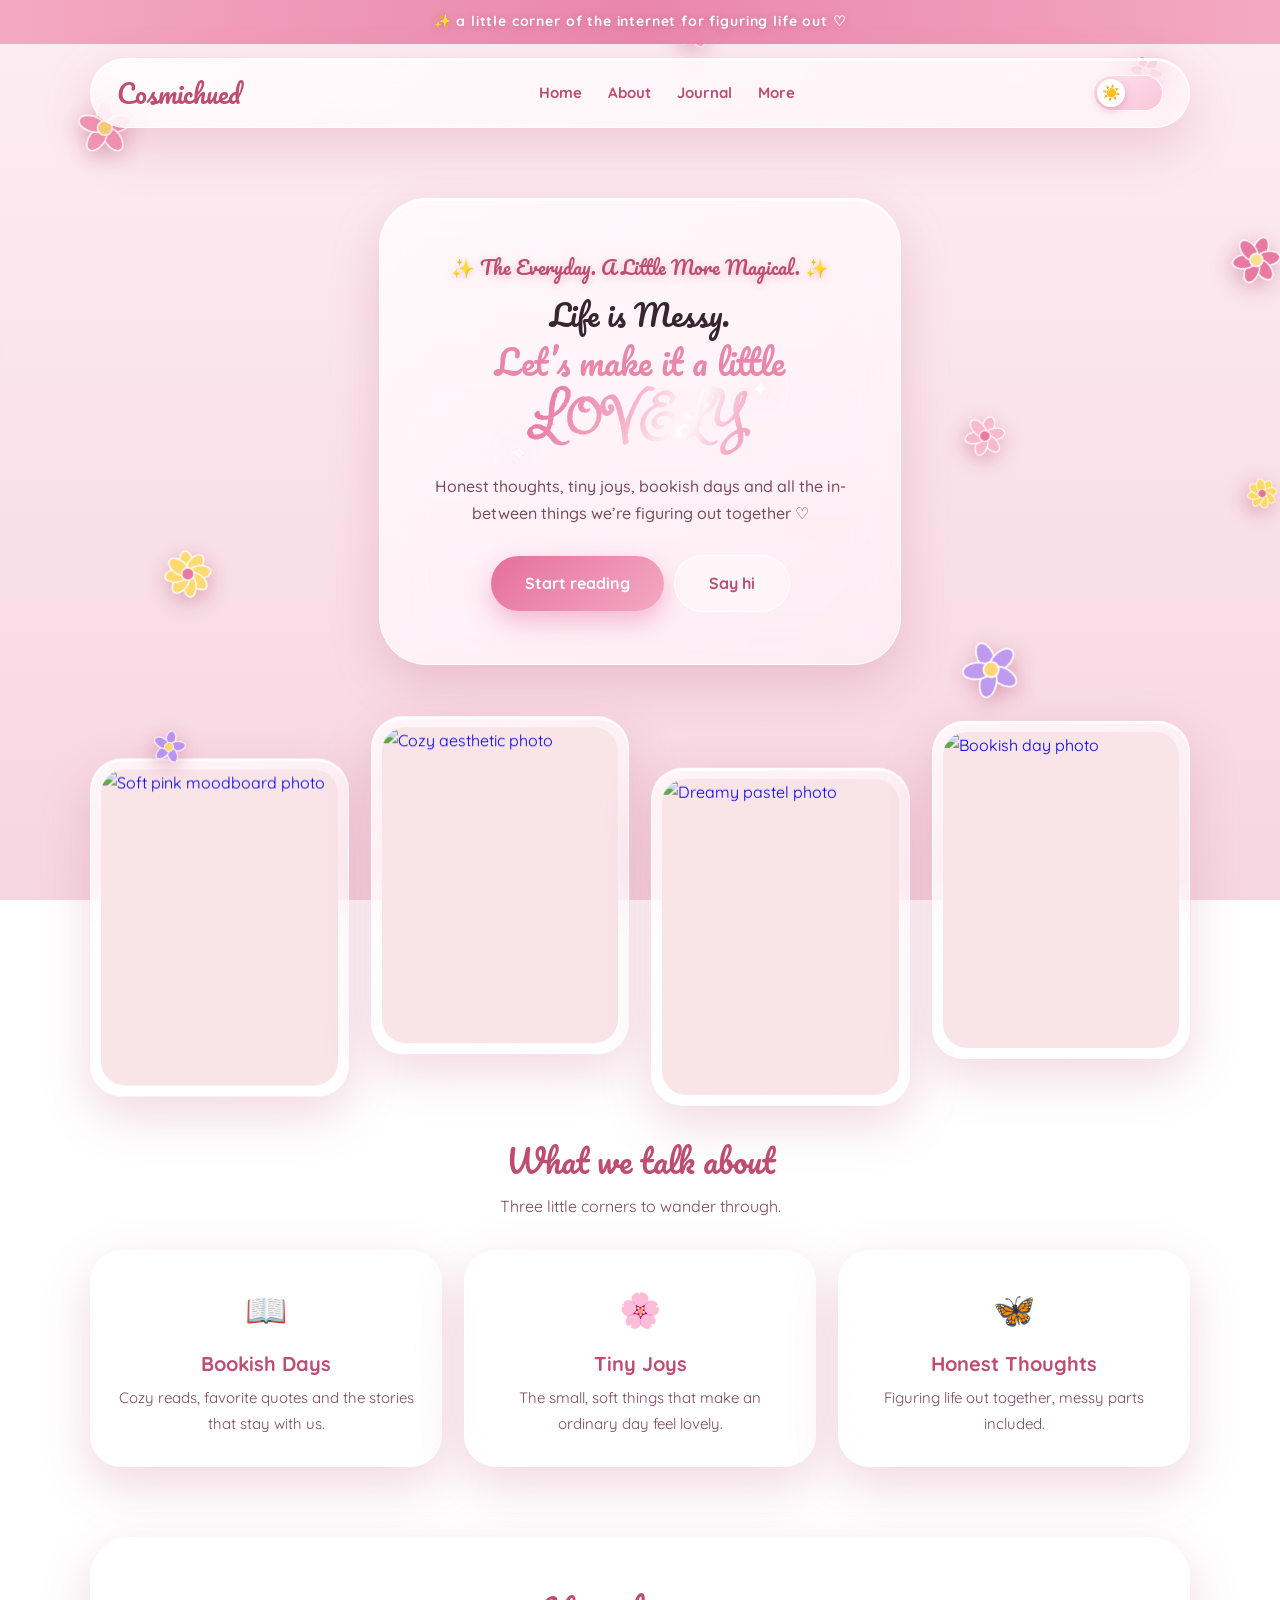
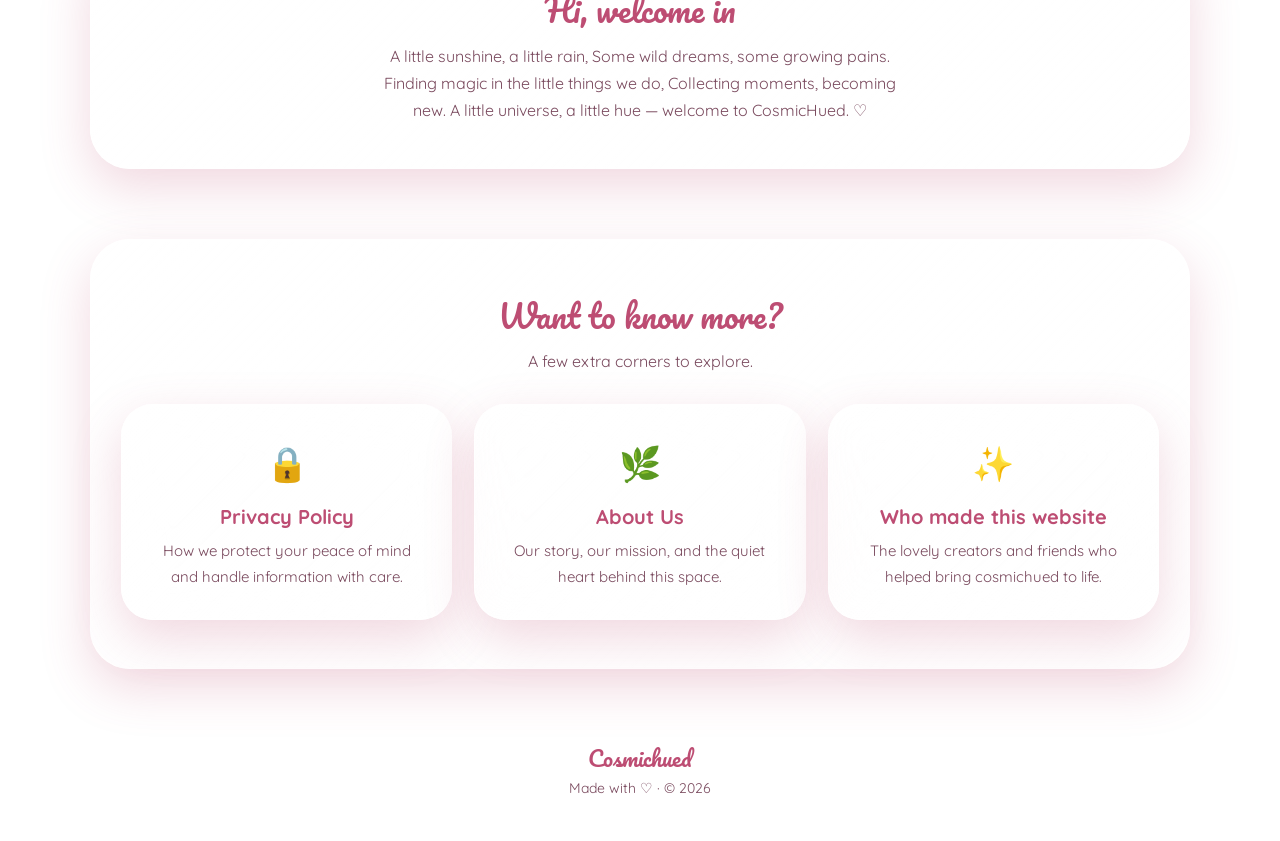
==== commit 62cbe61a: "feat: turn photo figures into clickable links and update site URLs and text content" ====
--- a/index.html
+++ b/index.html
@@ -43,15 +43,15 @@
         <p class="line2">Let’s make it a little</p>
         <h1 class="lovely">LOVELY</h1>
         <p class="sub">Honest thoughts, tiny joys, bookish days and all the in-between things we’re figuring out together &#9825;</p>
-        <a class="btn" href="#topics">Start reading</a><a class="btn ghost" href="https://lime-moose-411861.hostingersite.com/contact-us/">Say hi</a>
+        <a class="btn" href="https://lime-moose-411861.hostingersite.com/">Start reading</a><a class="btn ghost" href="https://lime-moose-411861.hostingersite.com/contact-us/">Say hi</a>
       </div>
     </section>
 
     <section class="photos" aria-label="Moodboard">
-      <figure class="photo glass"><img src="https://i.pinimg.com/736x/a8/d0/c5/a8d0c54fe1b3bb2aa40adf87feabf3d5.jpg" alt="Soft pink moodboard photo" loading="lazy"></figure>
-      <figure class="photo glass"><img src="https://i.pinimg.com/736x/57/74/9a/57749a82ed44d0ba7affe464d7ed4262.jpg" alt="Cozy aesthetic photo" loading="lazy"></figure>
-      <figure class="photo glass"><img src="https://i.pinimg.com/736x/7d/43/3f/7d433fc8bfae6ea43c8c4c8e47afc40b.jpg" alt="Dreamy pastel photo" loading="lazy"></figure>
-      <figure class="photo glass"><img src="https://i.pinimg.com/736x/9e/b3/07/9eb307e34226a7b5865ccfc320e6ec94.jpg" alt="Bookish day photo" loading="lazy"></figure>
+      <a class="photo glass" href="https://lime-moose-411861.hostingersite.com/books-to-read-in-your-20s/"><img src="https://i.pinimg.com/736x/a8/d0/c5/a8d0c54fe1b3bb2aa40adf87feabf3d5.jpg" alt="Soft pink moodboard photo" loading="lazy"></a>
+      <a class="photo glass" href="https://lime-moose-411861.hostingersite.com/things-that-should-have-been-taught-in-school/"><img src="https://i.pinimg.com/736x/57/74/9a/57749a82ed44d0ba7affe464d7ed4262.jpg" alt="Cozy aesthetic photo" loading="lazy"></a>
+      <a class="photo glass" href="https://lime-moose-411861.hostingersite.com/enjoying-your-own-company/"><img src="https://i.pinimg.com/736x/7d/43/3f/7d433fc8bfae6ea43c8c4c8e47afc40b.jpg" alt="Dreamy pastel photo" loading="lazy"></a>
+      <a class="photo glass" href="https://lime-moose-411861.hostingersite.com/"><img src="https://i.pinimg.com/736x/9e/b3/07/9eb307e34226a7b5865ccfc320e6ec94.jpg" alt="Bookish day photo" loading="lazy"></a>
     </section>
 
     <section id="topics">
@@ -66,7 +66,11 @@
 
     <section id="about" class="news glass">
       <h2>Hi, welcome in</h2>
-      <p class="lead" style="margin-bottom:0">This is a soft place to land: no pressure, no perfect. Grab a cup of something warm and stay a while.</p>
+      <p class="lead" style="margin-bottom:0">A little sunshine, a little rain, 
+Some wild dreams, some growing pains.
+Finding magic in the little things we do,
+Collecting moments, becoming new.
+A little universe, a little hue — welcome to CosmicHued. ♡</p>
     </section>
 
     <section id="more" class="more-section glass">
@@ -74,7 +78,7 @@
       <p class="lead" style="margin-bottom: 28px">A few extra corners to explore.</p>
       <div class="more-cards">
         <!-- TODO: replace with the real page URL -->
-        <a class="card glass link-card" href="#privacy">
+        <a class="card glass link-card" href="https://lime-moose-411861.hostingersite.com/privacy-policy/">
           <div class="em">&#128274;</div>
           <h3>Privacy Policy</h3>
           <p>How we protect your peace of mind and handle information with care.</p>
@@ -86,7 +90,7 @@
           <p>Our story, our mission, and the quiet heart behind this space.</p>
         </a>
         <!-- TODO: replace with the real page URL -->
-        <a class="card glass link-card" href="#credits">
+        <a class="card glass link-card" href="https://lime-moose-411861.hostingersite.com/about-us/">
           <div class="em">&#10024;</div>
           <h3>Who made this website</h3>
           <p>The lovely creators and friends who helped bring cosmichued to life.</p>
--- a/assets/css/style.css
+++ b/assets/css/style.css
@@ -493,6 +493,9 @@
 }
 
 .photo {
+  display: block;
+  text-decoration: none;
+  cursor: pointer;
   padding: 10px;
   border-radius: 32px;
   transition: transform .35s, box-shadow .35s;
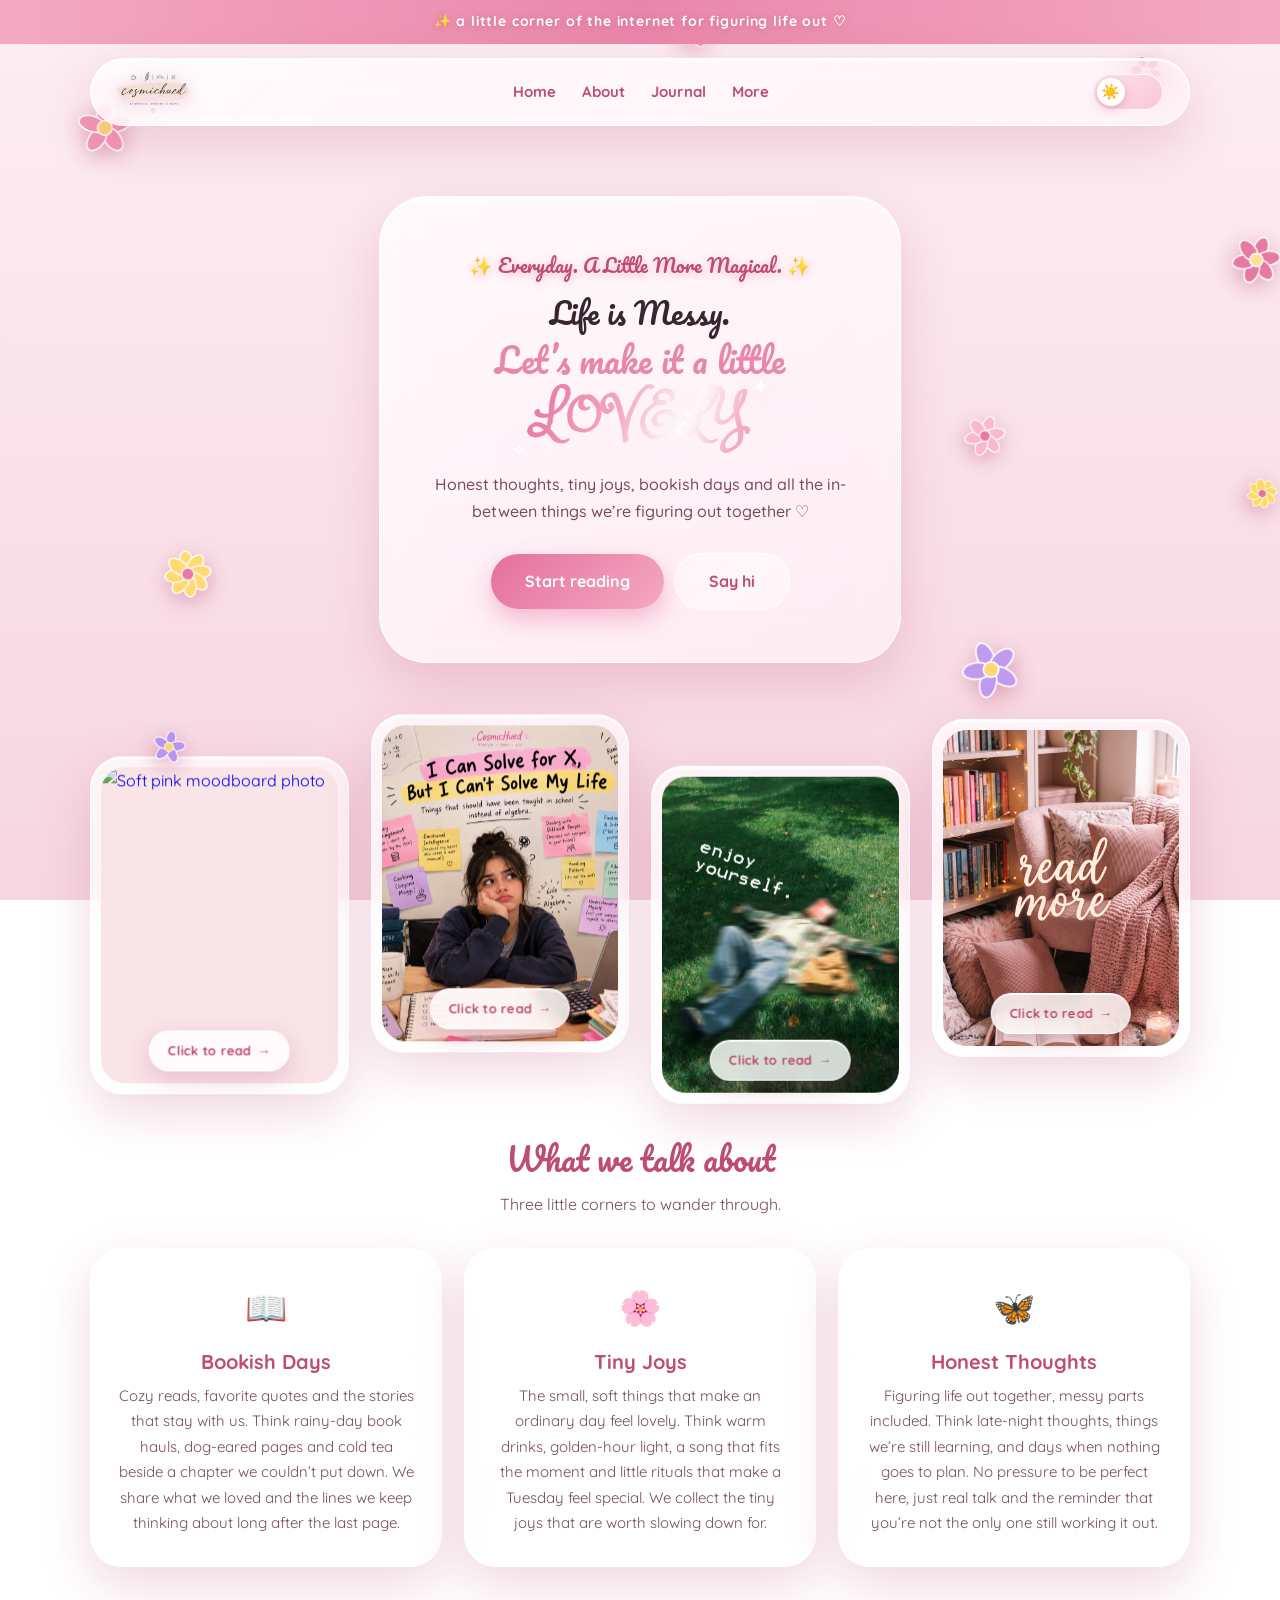
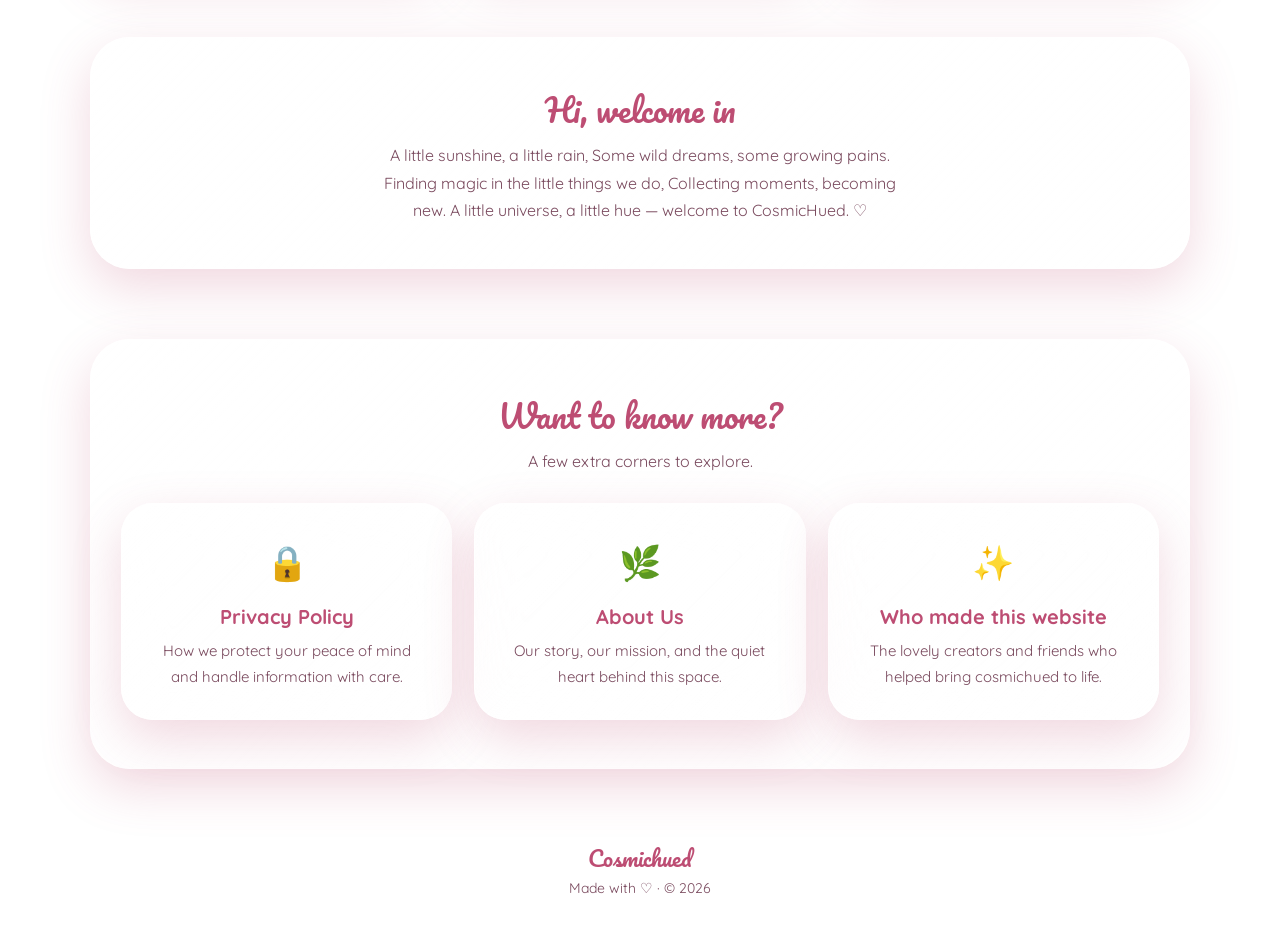
==== commit d8041c58: "feat: add site logo, photo tags, and photo gallery page" ====
--- a/index.html
+++ b/index.html
@@ -24,7 +24,7 @@
 <div class="wrap">
   <header>
     <nav class="glass" aria-label="Main">
-      <a class="logo" href="#top">Cosmichued</a>
+      <a class="logo" href="#top" aria-label="cosmichued"><img src="assets/logos/cosmic-logo.png" alt="cosmichued" class="logo-img"></a>
       <ul>
         <li><a class="link" href="#top">Home</a></li>
         <li><a class="link" href="#about">About</a></li>
@@ -38,7 +38,7 @@
   <main id="top">
     <section class="hero">
       <div class="hero-card glass">
-        <p class="kicker">&#10024; The Everyday. A Little More Magical. &#10024;</p>
+        <p class="kicker">&#10024; Everyday. A Little More Magical. &#10024;</p>
         <p class="line1">Life is Messy.</p>
         <p class="line2">Let’s make it a little</p>
         <h1 class="lovely">LOVELY</h1>
@@ -48,19 +48,31 @@
     </section>
 
     <section class="photos" aria-label="Moodboard">
-      <a class="photo glass" href="https://lime-moose-411861.hostingersite.com/books-to-read-in-your-20s/"><img src="https://i.pinimg.com/736x/a8/d0/c5/a8d0c54fe1b3bb2aa40adf87feabf3d5.jpg" alt="Soft pink moodboard photo" loading="lazy"></a>
-      <a class="photo glass" href="https://lime-moose-411861.hostingersite.com/things-that-should-have-been-taught-in-school/"><img src="https://i.pinimg.com/736x/57/74/9a/57749a82ed44d0ba7affe464d7ed4262.jpg" alt="Cozy aesthetic photo" loading="lazy"></a>
-      <a class="photo glass" href="https://lime-moose-411861.hostingersite.com/enjoying-your-own-company/"><img src="https://i.pinimg.com/736x/7d/43/3f/7d433fc8bfae6ea43c8c4c8e47afc40b.jpg" alt="Dreamy pastel photo" loading="lazy"></a>
-      <a class="photo glass" href="https://lime-moose-411861.hostingersite.com/"><img src="https://i.pinimg.com/736x/9e/b3/07/9eb307e34226a7b5865ccfc320e6ec94.jpg" alt="Bookish day photo" loading="lazy"></a>
+      <a class="photo glass" href="https://lime-moose-411861.hostingersite.com/books-to-read-in-your-20s/">
+        <img src="https://i.pinimg.com/736x/a8/d0/c5/a8d0c54fe1b3bb2aa40adf87feabf3d5.jpg" alt="Soft pink moodboard photo" loading="lazy">
+        <span class="photo-tag">Click to read <span class="photo-tag-arrow" aria-hidden="true">&rarr;</span></span>
+      </a>
+      <a class="photo glass" href="https://lime-moose-411861.hostingersite.com/things-that-should-have-been-taught-in-school/">
+        <img src="assets/photos/school.png" alt="Cozy aesthetic photo" loading="lazy">
+        <span class="photo-tag">Click to read <span class="photo-tag-arrow" aria-hidden="true">&rarr;</span></span>
+      </a>
+      <a class="photo glass" href="https://lime-moose-411861.hostingersite.com/enjoying-your-own-company/">
+        <img src="assets/photos/enjoy-yourself.jpeg" alt="Dreamy pastel photo" loading="lazy">
+        <span class="photo-tag">Click to read <span class="photo-tag-arrow" aria-hidden="true">&rarr;</span></span>
+      </a>
+      <a class="photo glass" href="https://lime-moose-411861.hostingersite.com/">
+        <img src="assets/photos/read-more.png" alt="Bookish day photo" loading="lazy">
+        <span class="photo-tag">Click to read <span class="photo-tag-arrow" aria-hidden="true">&rarr;</span></span>
+      </a>
     </section>
 
     <section id="topics">
       <h2>What we talk about</h2>
       <p class="lead">Three little corners to wander through.</p>
       <div class="cards">
-        <article class="card glass"><div class="em">&#128214;</div><h3>Bookish Days</h3><p>Cozy reads, favorite quotes and the stories that stay with us.</p></article>
-        <article class="card glass"><div class="em">&#127800;</div><h3>Tiny Joys</h3><p>The small, soft things that make an ordinary day feel lovely.</p></article>
-        <article class="card glass"><div class="em">&#129419;</div><h3>Honest Thoughts</h3><p>Figuring life out together, messy parts included.</p></article>
+        <article class="card glass"><div class="em">&#128214;</div><h3>Bookish Days</h3><p>Cozy reads, favorite quotes and the stories that stay with us. Think rainy-day book hauls, dog-eared pages and cold tea beside a chapter we couldn’t put down. We share what we loved and the lines we keep thinking about long after the last page.</p></article>
+        <article class="card glass"><div class="em">&#127800;</div><h3>Tiny Joys</h3><p>The small, soft things that make an ordinary day feel lovely. Think warm drinks, golden-hour light, a song that fits the moment and little rituals that make a Tuesday feel special. We collect the tiny joys that are worth slowing down for.</p></article>
+        <article class="card glass"><div class="em">&#129419;</div><h3>Honest Thoughts</h3><p>Figuring life out together, messy parts included. Think late-night thoughts, things we’re still learning, and days when nothing goes to plan. No pressure to be perfect here, just real talk and the reminder that you’re not the only one still working it out.</p></article>
       </div>
     </section>
 
--- a/assets/css/style.css
+++ b/assets/css/style.css
@@ -280,6 +280,31 @@
   font-size: 26px;
   color: var(--rose);
   text-decoration: none;
+  display: inline-flex;
+  align-items: center;
+}
+
+.logo-img {
+  height: 42px;
+  width: auto;
+  max-width: 140px;
+  object-fit: contain;
+  display: block;
+  transition: transform .25s ease, filter .25s ease;
+  filter: drop-shadow(0 2px 8px rgba(189, 77, 115, .25));
+}
+
+nav .logo:hover .logo-img {
+  transform: scale(1.05);
+  filter: drop-shadow(0 4px 12px rgba(189, 77, 115, .4));
+}
+
+:root[data-theme="night"] .logo-img {
+  filter: drop-shadow(0 0 10px rgba(244, 169, 194, .5));
+}
+
+:root[data-theme="night"] nav .logo:hover .logo-img {
+  filter: drop-shadow(0 0 14px rgba(244, 169, 194, .75));
 }
 
 nav ul {
@@ -493,6 +518,7 @@
 }
 
 .photo {
+  position: relative;
   display: block;
   text-decoration: none;
   cursor: pointer;
@@ -503,6 +529,60 @@
 
 .photo:hover {
   transform: translateY(-6px) rotate(-1deg);
+}
+
+.photo-tag {
+  position: absolute;
+  bottom: 22px;
+  left: 50%;
+  transform: translateX(-50%);
+  display: inline-flex;
+  align-items: center;
+  justify-content: center;
+  gap: 6px;
+  padding: 8px 18px;
+  border-radius: 999px;
+  font-size: 13px;
+  font-weight: 700;
+  letter-spacing: .02em;
+  white-space: nowrap;
+  color: var(--rose);
+  background: rgba(255, 255, 255, .82);
+  backdrop-filter: blur(14px) saturate(180%);
+  -webkit-backdrop-filter: blur(14px) saturate(180%);
+  border: 1.5px solid rgba(255, 255, 255, .95);
+  box-shadow: 0 8px 24px rgba(189, 77, 115, .25), inset 0 1px 0 rgba(255, 255, 255, .9);
+  transition: transform .3s ease, background .3s ease, color .3s ease, box-shadow .3s ease;
+  pointer-events: none;
+}
+
+.photo-tag-arrow {
+  display: inline-block;
+  transition: transform .25s ease;
+}
+
+.photo:hover .photo-tag {
+  transform: translateX(-50%) translateY(-2px) scale(1.04);
+  background: #ffffff;
+  color: #bd4d73;
+  box-shadow: 0 12px 28px rgba(189, 77, 115, .4);
+}
+
+.photo:hover .photo-tag-arrow {
+  transform: translateX(3px);
+}
+
+:root[data-theme="night"] .photo-tag {
+  color: #F4A9C2;
+  background: rgba(28, 18, 50, .82);
+  border-color: rgba(255, 255, 255, .25);
+  box-shadow: 0 8px 24px rgba(0, 0, 0, .55), inset 0 1px 0 rgba(255, 255, 255, .15);
+}
+
+:root[data-theme="night"] .photo:hover .photo-tag {
+  background: rgba(45, 28, 80, .95);
+  color: #ffffff;
+  box-shadow: 0 12px 28px rgba(0, 0, 0, .75);
 }
 
 .photo img {
@@ -670,6 +750,10 @@
     border-radius: 28px;
     flex-direction: column;
     padding: 14px;
+    gap: 12px;
+  }
+  .logo-img {
+    height: 38px;
   }
   .hero-card {
     padding: 38px 22px;
@@ -729,6 +813,7 @@
   .photos{grid-template-columns:repeat(2,1fr);gap:12px;padding:20px 0 40px}
   .photo{padding:6px;border-radius:20px}
   .photo img{border-radius:14px;aspect-ratio:1/1}
+  .photo-tag{bottom:12px;font-size:11px;padding:5px 12px;gap:4px}
 }
 
 /* LOVELY: stop the bottom of the letters from being cut off */
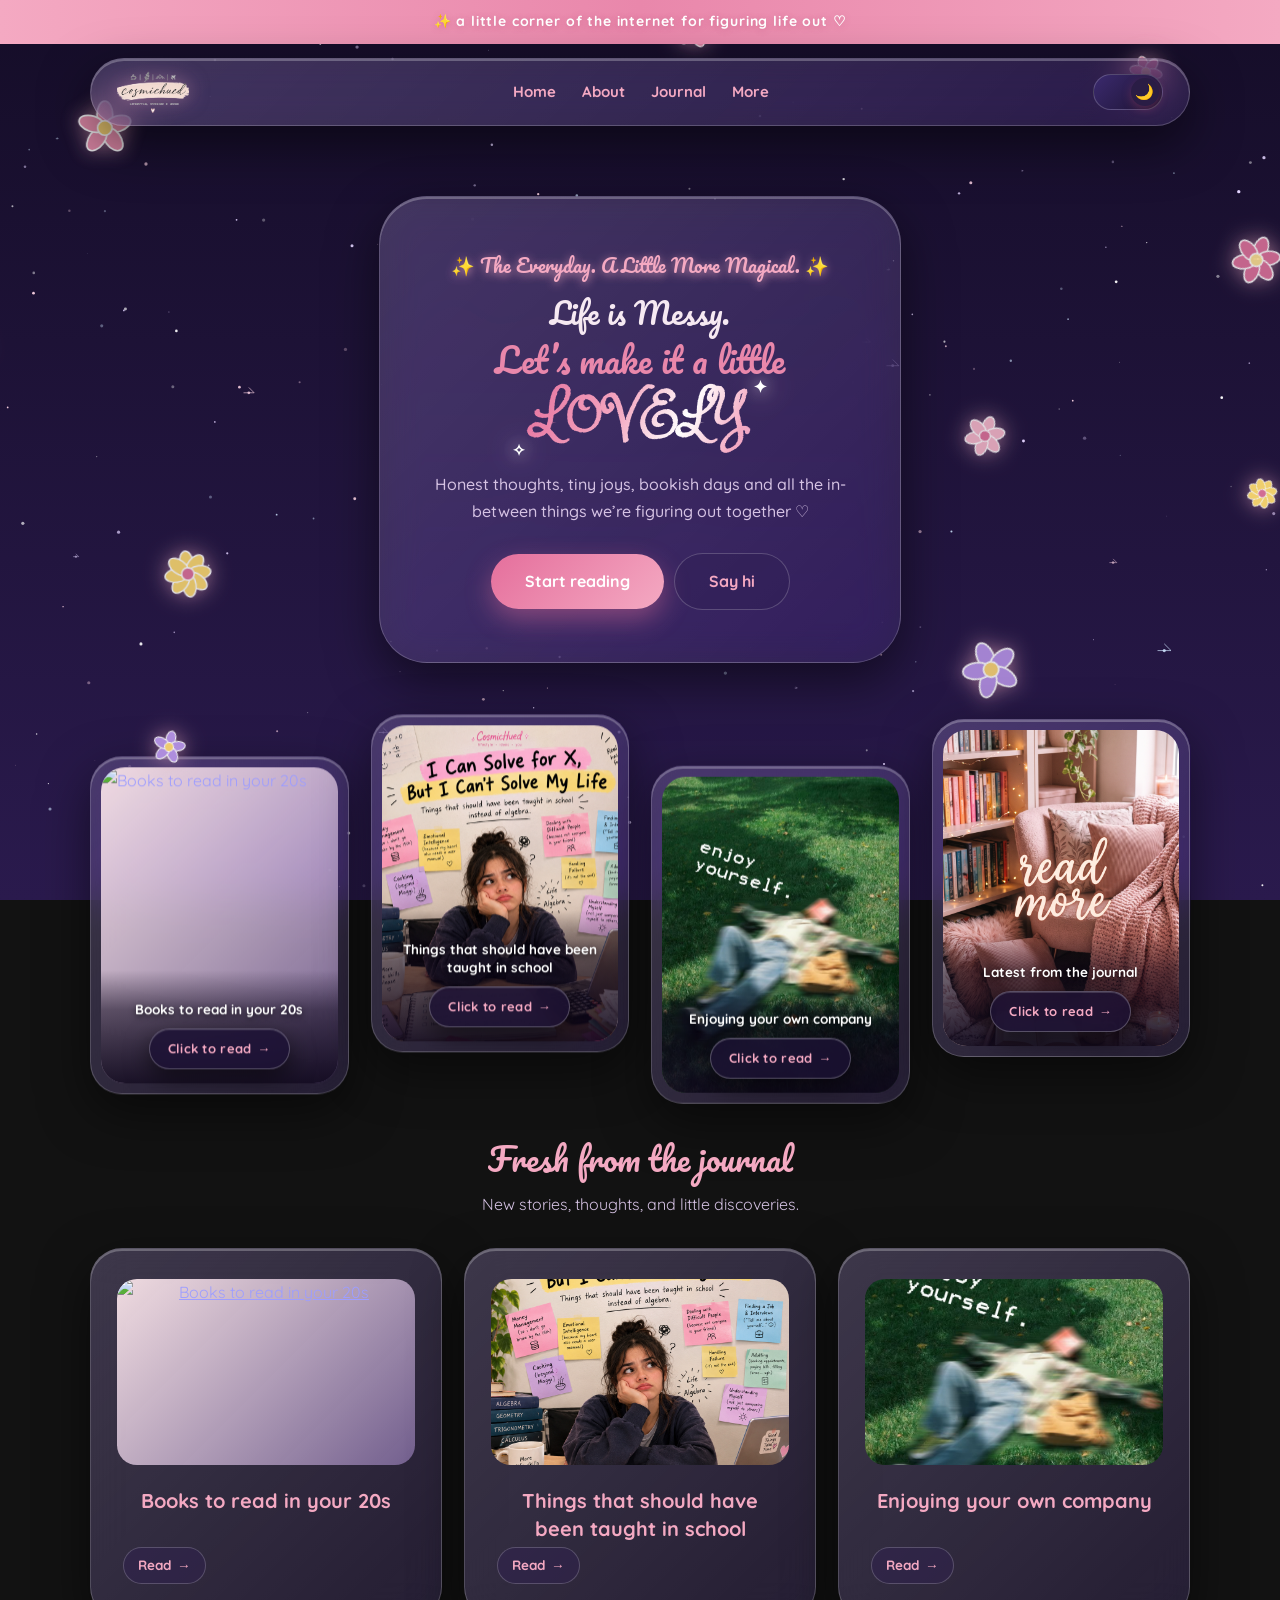
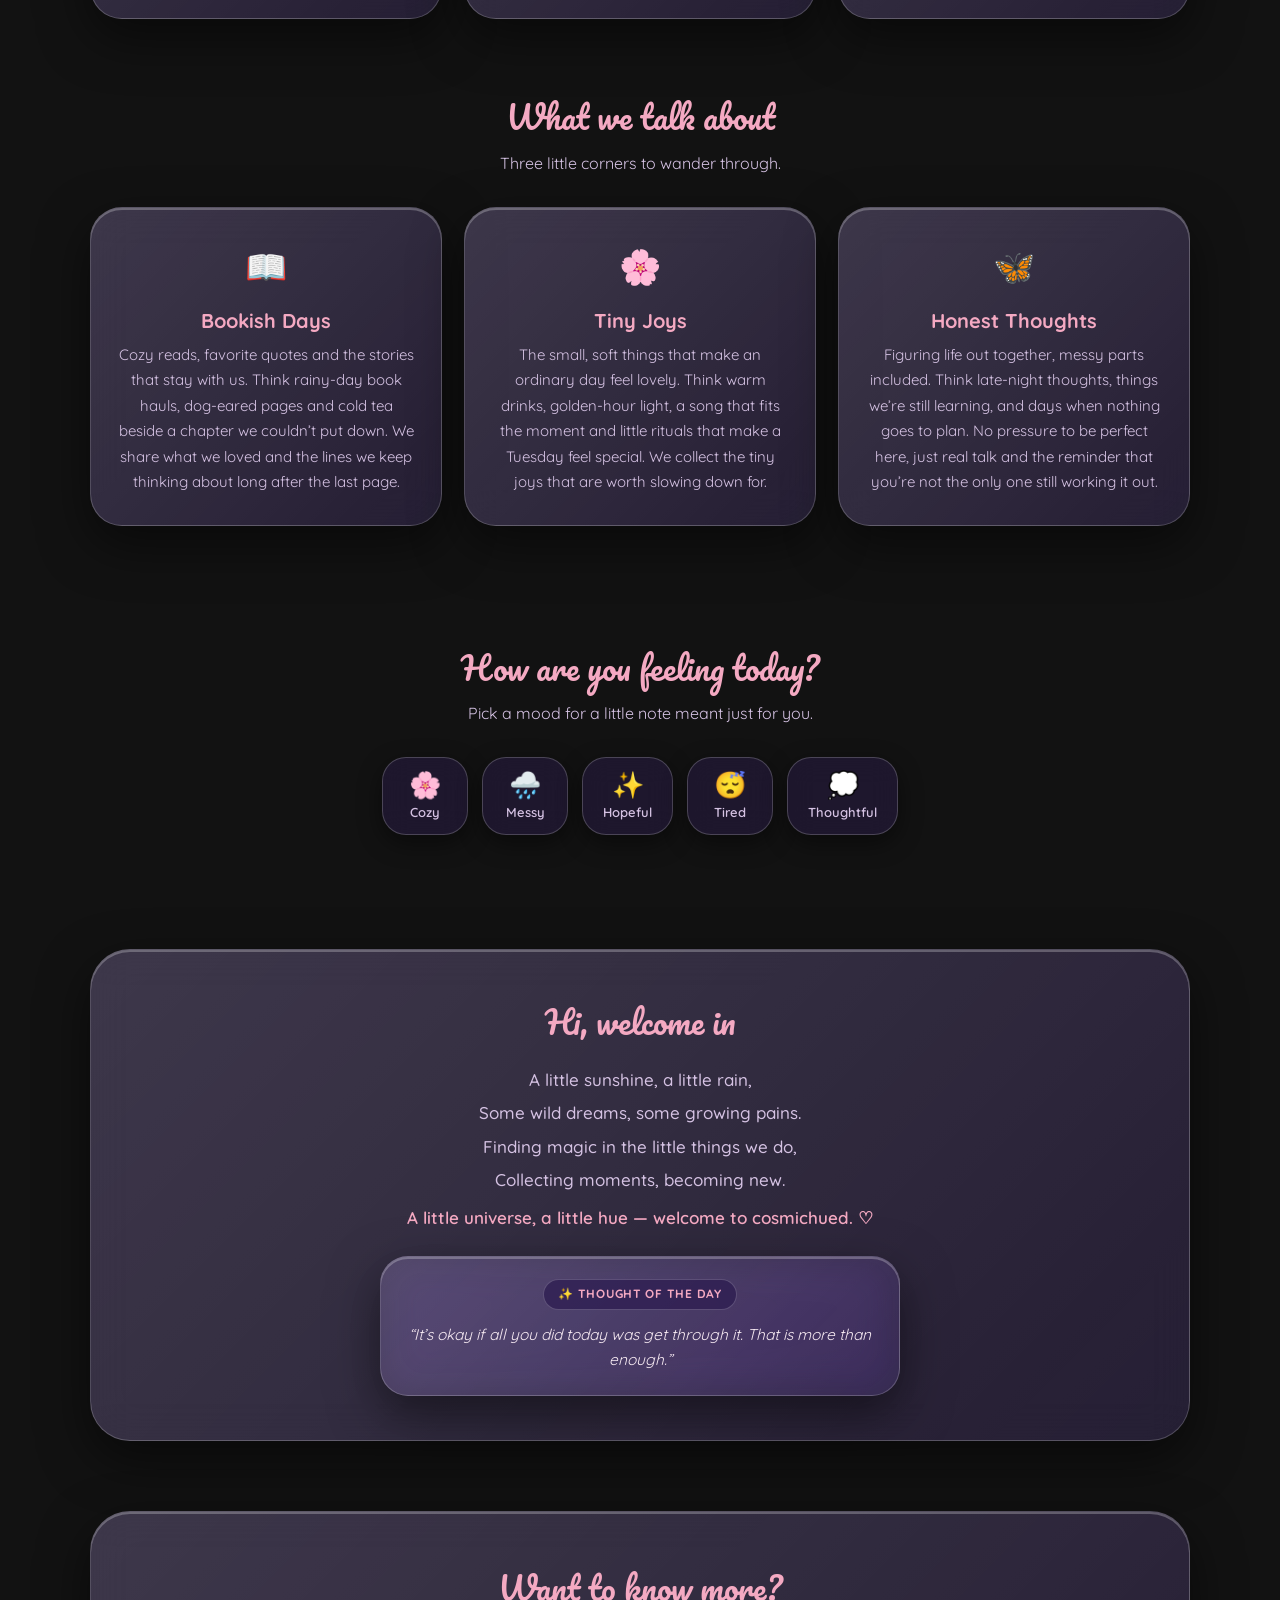
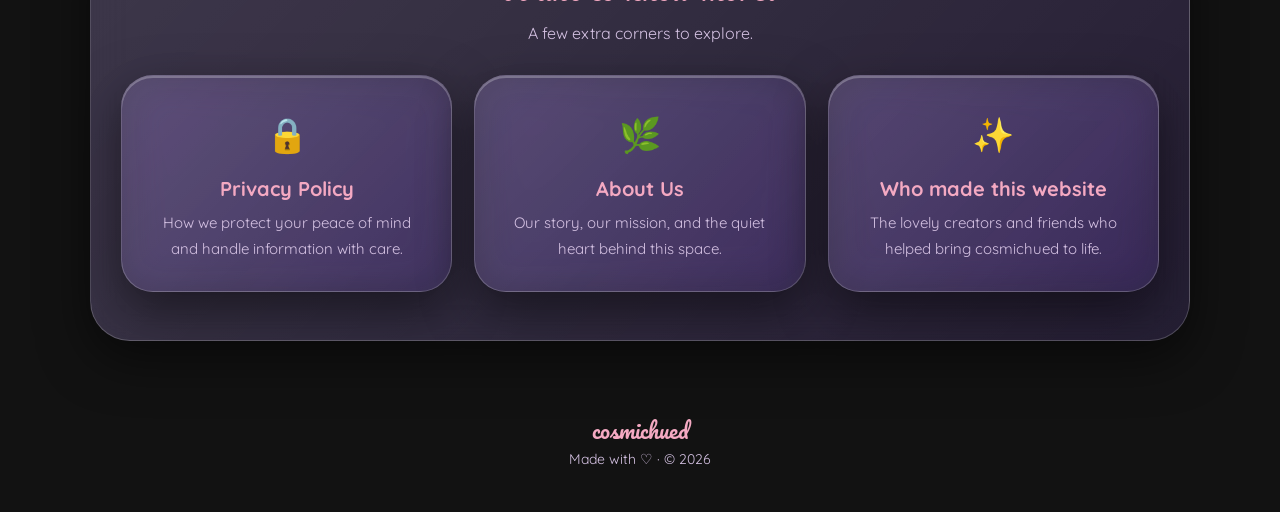
==== commit 425ea2a4: "feat: add journal section, mood picker, thought of the day, and cursor sparkle trail" ====
--- a/index.html
+++ b/index.html
@@ -3,9 +3,28 @@
 <head>
 <meta charset="utf-8">
 <meta name="viewport" content="width=device-width, initial-scale=1">
-<script>try{var t=localStorage.getItem("theme");if(t)document.documentElement.dataset.theme=t}catch(e){}</script>
+<script>try{var t=localStorage.getItem("theme");if(t){document.documentElement.dataset.theme=t}else{var h=new Date().getHours();var isNight=h>=19||h<6;var prefDark=window.matchMedia&&window.matchMedia('(prefers-color-scheme: dark)').matches;document.documentElement.dataset.theme=(isNight||prefDark)?"night":"day"}}catch(e){}</script>
 <title>cosmichued – a little corner of the internet for figuring life out</title>
 <meta name="description" content="Honest thoughts, tiny joys, bookish days and all the in-between things we’re figuring out together.">
+<link rel="canonical" href="https://cosmichued.com/">
+
+<!-- Favicon -->
+<!-- TODO: add assets/logos/favicon.png if not present -->
+<link rel="icon" type="image/png" href="assets/logos/favicon.png">
+<link rel="icon" type="image/svg+xml" href="assets/logos/logo.svg">
+
+<!-- Open Graph & Social Cards -->
+<meta property="og:type" content="website">
+<meta property="og:site_name" content="cosmichued">
+<meta property="og:title" content="cosmichued – a little corner of the internet for figuring life out">
+<meta property="og:description" content="Honest thoughts, tiny joys, bookish days and all the in-between things we’re figuring out together.">
+<meta property="og:url" content="https://cosmichued.com/">
+<meta property="og:image" content="https://cosmichued.com/assets/logos/cosmic-logo.png">
+<meta name="twitter:card" content="summary_large_image">
+<meta name="twitter:title" content="cosmichued – a little corner of the internet for figuring life out">
+<meta name="twitter:description" content="Honest thoughts, tiny joys, bookish days and all the in-between things we’re figuring out together.">
+<meta name="twitter:image" content="https://cosmichued.com/assets/logos/cosmic-logo.png">
+
 <link rel="preconnect" href="https://fonts.googleapis.com">
 <link rel="preconnect" href="https://fonts.gstatic.com" crossorigin>
 <link href="https://fonts.googleapis.com/css2?family=Pacifico&family=Princess+Sofia&family=Quicksand:wght@400;500;600;700&display=swap" rel="stylesheet">
@@ -28,7 +47,7 @@
       <ul>
         <li><a class="link" href="#top">Home</a></li>
         <li><a class="link" href="#about">About</a></li>
-        <li><a class="link" href="#topics">Journal</a></li>
+        <li><a class="link" href="#journal">Journal</a></li>
         <li><a class="link" href="#more">More</a></li>
       </ul>
       <button id="mode" class="mode" type="button" aria-pressed="false" aria-label="Switch to night mode"><span class="knob">☀️</span></button>
@@ -38,51 +57,138 @@
   <main id="top">
     <section class="hero">
       <div class="hero-card glass">
-        <p class="kicker">&#10024; Everyday. A Little More Magical. &#10024;</p>
+        <p class="kicker">&#10024; The Everyday. A Little More Magical. &#10024;</p>
         <p class="line1">Life is Messy.</p>
         <p class="line2">Let’s make it a little</p>
         <h1 class="lovely">LOVELY</h1>
         <p class="sub">Honest thoughts, tiny joys, bookish days and all the in-between things we’re figuring out together &#9825;</p>
-        <a class="btn" href="https://lime-moose-411861.hostingersite.com/">Start reading</a><a class="btn ghost" href="https://lime-moose-411861.hostingersite.com/contact-us/">Say hi</a>
+        <a class="btn" href="https://lime-moose-411861.hostingersite.com/" data-blog-path="/">Start reading</a><a class="btn ghost" href="https://lime-moose-411861.hostingersite.com/contact-us/" data-blog-path="/contact-us/">Say hi</a>
       </div>
     </section>
 
     <section class="photos" aria-label="Moodboard">
-      <a class="photo glass" href="https://lime-moose-411861.hostingersite.com/books-to-read-in-your-20s/">
-        <img src="https://i.pinimg.com/736x/a8/d0/c5/a8d0c54fe1b3bb2aa40adf87feabf3d5.jpg" alt="Soft pink moodboard photo" loading="lazy">
-        <span class="photo-tag">Click to read <span class="photo-tag-arrow" aria-hidden="true">&rarr;</span></span>
-      </a>
-      <a class="photo glass" href="https://lime-moose-411861.hostingersite.com/things-that-should-have-been-taught-in-school/">
-        <img src="assets/photos/school.png" alt="Cozy aesthetic photo" loading="lazy">
-        <span class="photo-tag">Click to read <span class="photo-tag-arrow" aria-hidden="true">&rarr;</span></span>
-      </a>
-      <a class="photo glass" href="https://lime-moose-411861.hostingersite.com/enjoying-your-own-company/">
-        <img src="assets/photos/enjoy-yourself.jpeg" alt="Dreamy pastel photo" loading="lazy">
-        <span class="photo-tag">Click to read <span class="photo-tag-arrow" aria-hidden="true">&rarr;</span></span>
-      </a>
-      <a class="photo glass" href="https://lime-moose-411861.hostingersite.com/">
-        <img src="assets/photos/read-more.png" alt="Bookish day photo" loading="lazy">
-        <span class="photo-tag">Click to read <span class="photo-tag-arrow" aria-hidden="true">&rarr;</span></span>
-      </a>
+      <!-- TODO: download photo from Pinterest and save locally to assets/photos/books.jpg, then update src -->
+      <a class="photo glass" href="https://lime-moose-411861.hostingersite.com/books-to-read-in-your-20s/" data-blog-path="/books-to-read-in-your-20s/">
+        <img src="https://i.pinimg.com/736x/a8/d0/c5/a8d0c54fe1b3bb2aa40adf87feabf3d5.jpg" alt="Books to read in your 20s" loading="lazy">
+        <div class="photo-caption">
+          <span class="photo-title">Books to read in your 20s</span>
+          <span class="photo-tag">Click to read <span class="photo-tag-arrow" aria-hidden="true">&rarr;</span></span>
+        </div>
+      </a>
+      <a class="photo glass" href="https://lime-moose-411861.hostingersite.com/things-that-should-have-been-taught-in-school/" data-blog-path="/things-that-should-have-been-taught-in-school/">
+        <img src="assets/photos/school.png" alt="Things that should have been taught in school" loading="lazy">
+        <div class="photo-caption">
+          <span class="photo-title">Things that should have been taught in school</span>
+          <span class="photo-tag">Click to read <span class="photo-tag-arrow" aria-hidden="true">&rarr;</span></span>
+        </div>
+      </a>
+      <a class="photo glass" href="https://lime-moose-411861.hostingersite.com/enjoying-your-own-company/" data-blog-path="/enjoying-your-own-company/">
+        <img src="assets/photos/enjoy-yourself.jpeg" alt="Enjoying your own company" loading="lazy">
+        <div class="photo-caption">
+          <span class="photo-title">Enjoying your own company</span>
+          <span class="photo-tag">Click to read <span class="photo-tag-arrow" aria-hidden="true">&rarr;</span></span>
+        </div>
+      </a>
+      <!-- TODO: point to a specific post URL once chosen -->
+      <a class="photo glass" href="https://lime-moose-411861.hostingersite.com/" data-blog-path="/">
+        <img src="assets/photos/read-more.png" alt="Latest from the journal" loading="lazy">
+        <div class="photo-caption">
+          <span class="photo-title">Latest from the journal</span>
+          <span class="photo-tag">Click to read <span class="photo-tag-arrow" aria-hidden="true">&rarr;</span></span>
+        </div>
+      </a>
+    </section>
+
+    <section id="journal" class="journal-section">
+      <h2>Fresh from the journal</h2>
+      <p class="lead">New stories, thoughts, and little discoveries.</p>
+      <div id="journal-posts" class="journal-grid" aria-live="polite">
+        <!-- Skeleton cards shown while loading -->
+        <article class="card glass journal-card skeleton-card" aria-hidden="true">
+          <div class="skeleton-img"></div>
+          <div class="skeleton-text title"></div>
+          <div class="skeleton-text link"></div>
+        </article>
+        <article class="card glass journal-card skeleton-card" aria-hidden="true">
+          <div class="skeleton-img"></div>
+          <div class="skeleton-text title"></div>
+          <div class="skeleton-text link"></div>
+        </article>
+        <article class="card glass journal-card skeleton-card" aria-hidden="true">
+          <div class="skeleton-img"></div>
+          <div class="skeleton-text title"></div>
+          <div class="skeleton-text link"></div>
+        </article>
+      </div>
     </section>
 
     <section id="topics">
       <h2>What we talk about</h2>
       <p class="lead">Three little corners to wander through.</p>
       <div class="cards">
-        <article class="card glass"><div class="em">&#128214;</div><h3>Bookish Days</h3><p>Cozy reads, favorite quotes and the stories that stay with us. Think rainy-day book hauls, dog-eared pages and cold tea beside a chapter we couldn’t put down. We share what we loved and the lines we keep thinking about long after the last page.</p></article>
-        <article class="card glass"><div class="em">&#127800;</div><h3>Tiny Joys</h3><p>The small, soft things that make an ordinary day feel lovely. Think warm drinks, golden-hour light, a song that fits the moment and little rituals that make a Tuesday feel special. We collect the tiny joys that are worth slowing down for.</p></article>
-        <article class="card glass"><div class="em">&#129419;</div><h3>Honest Thoughts</h3><p>Figuring life out together, messy parts included. Think late-night thoughts, things we’re still learning, and days when nothing goes to plan. No pressure to be perfect here, just real talk and the reminder that you’re not the only one still working it out.</p></article>
-      </div>
+        <!-- TODO: update category link when blog domain changes -->
+        <a class="card glass link-card topic-card" href="https://lime-moose-411861.hostingersite.com/category/bookish-days/" data-blog-path="/category/bookish-days/">
+          <div class="em">&#128214;</div>
+          <h3>Bookish Days</h3>
+          <p>Cozy reads, favorite quotes and the stories that stay with us. Think rainy-day book hauls, dog-eared pages and cold tea beside a chapter we couldn’t put down. We share what we loved and the lines we keep thinking about long after the last page.</p>
+        </a>
+        <!-- TODO: update category link when blog domain changes -->
+        <a class="card glass link-card topic-card" href="https://lime-moose-411861.hostingersite.com/category/tiny-joys/" data-blog-path="/category/tiny-joys/">
+          <div class="em">&#127800;</div>
+          <h3>Tiny Joys</h3>
+          <p>The small, soft things that make an ordinary day feel lovely. Think warm drinks, golden-hour light, a song that fits the moment and little rituals that make a Tuesday feel special. We collect the tiny joys that are worth slowing down for.</p>
+        </a>
+        <!-- TODO: update category link when blog domain changes -->
+        <a class="card glass link-card topic-card" href="https://lime-moose-411861.hostingersite.com/category/honest-thoughts/" data-blog-path="/category/honest-thoughts/">
+          <div class="em">&#129419;</div>
+          <h3>Honest Thoughts</h3>
+          <p>Figuring life out together, messy parts included. Think late-night thoughts, things we’re still learning, and days when nothing goes to plan. No pressure to be perfect here, just real talk and the reminder that you’re not the only one still working it out.</p>
+        </a>
+      </div>
+    </section>
+
+    <section id="mood" class="mood-section">
+      <h2>How are you feeling today?</h2>
+      <p class="lead">Pick a mood for a little note meant just for you.</p>
+      <div class="mood-buttons" role="group" aria-label="Mood picker">
+        <button type="button" class="mood-btn glass" data-mood="cozy" aria-label="Feeling cozy">
+          <span class="mood-emoji">🌸</span>
+          <span class="mood-name">cozy</span>
+        </button>
+        <button type="button" class="mood-btn glass" data-mood="messy" aria-label="Feeling messy">
+          <span class="mood-emoji">🌧️</span>
+          <span class="mood-name">messy</span>
+        </button>
+        <button type="button" class="mood-btn glass" data-mood="hopeful" aria-label="Feeling hopeful">
+          <span class="mood-emoji">✨</span>
+          <span class="mood-name">hopeful</span>
+        </button>
+        <button type="button" class="mood-btn glass" data-mood="tired" aria-label="Feeling tired">
+          <span class="mood-emoji">😴</span>
+          <span class="mood-name">tired</span>
+        </button>
+        <button type="button" class="mood-btn glass" data-mood="thoughtful" aria-label="Feeling thoughtful">
+          <span class="mood-emoji">💭</span>
+          <span class="mood-name">thoughtful</span>
+        </button>
+      </div>
+      <div id="mood-response" class="mood-card glass" style="display: none;" aria-live="polite"></div>
     </section>
 
     <section id="about" class="news glass">
       <h2>Hi, welcome in</h2>
-      <p class="lead" style="margin-bottom:0">A little sunshine, a little rain, 
-Some wild dreams, some growing pains.
-Finding magic in the little things we do,
-Collecting moments, becoming new.
-A little universe, a little hue — welcome to CosmicHued. ♡</p>
+      <div class="welcome-poem">
+        <p>A little sunshine, a little rain,</p>
+        <p>Some wild dreams, some growing pains.</p>
+        <p>Finding magic in the little things we do,</p>
+        <p>Collecting moments, becoming new.</p>
+        <p>A little universe, a little hue — welcome to cosmichued. ♡</p>
+      </div>
+
+      <div class="thought-card glass" id="thought-of-the-day">
+        <span class="thought-badge">&#10024; Thought of the Day</span>
+        <p class="thought-text" id="daily-thought-text"></p>
+      </div>
     </section>
 
     <section id="more" class="more-section glass">
@@ -90,19 +196,19 @@
       <p class="lead" style="margin-bottom: 28px">A few extra corners to explore.</p>
       <div class="more-cards">
         <!-- TODO: replace with the real page URL -->
-        <a class="card glass link-card" href="https://lime-moose-411861.hostingersite.com/privacy-policy/">
+        <a class="card glass link-card" href="https://lime-moose-411861.hostingersite.com/privacy-policy/" data-blog-path="/privacy-policy/">
           <div class="em">&#128274;</div>
           <h3>Privacy Policy</h3>
           <p>How we protect your peace of mind and handle information with care.</p>
         </a>
         <!-- TODO: replace with the real page URL -->
-        <a class="card glass link-card" href="https://lime-moose-411861.hostingersite.com/about-us/">
+        <a class="card glass link-card" href="https://lime-moose-411861.hostingersite.com/about-us/" data-blog-path="/about-us/">
           <div class="em">&#127807;</div>
           <h3>About Us</h3>
           <p>Our story, our mission, and the quiet heart behind this space.</p>
         </a>
-        <!-- TODO: replace with the real page URL -->
-        <a class="card glass link-card" href="https://lime-moose-411861.hostingersite.com/about-us/">
+        <!-- TODO: fix address for who-made-this page when ready -->
+        <a class="card glass link-card" href="https://lime-moose-411861.hostingersite.com/who-made-this/" data-blog-path="/who-made-this/">
           <div class="em">&#10024;</div>
           <h3>Who made this website</h3>
           <p>The lovely creators and friends who helped bring cosmichued to life.</p>
@@ -112,7 +218,7 @@
   </main>
 
   <footer>
-    <a class="logo" href="#top">Cosmichued</a>
+    <a class="logo" href="#top">cosmichued</a>
     <p>Made with &#9825; &middot; &copy; 2026</p>
   </footer>
 </div>
--- a/assets/css/style.css
+++ b/assets/css/style.css
@@ -591,7 +591,44 @@
   aspect-ratio: 3/4;
   object-fit: cover;
   border-radius: 24px;
-  background: var(--blush);
+  background: linear-gradient(135deg, rgba(249, 228, 232, 0.95), rgba(201, 167, 245, 0.45));
+}
+
+.photo-caption {
+  position: absolute;
+  inset: auto 10px 10px 10px;
+  padding: 30px 14px 14px;
+  border-radius: 0 0 24px 24px;
+  background: linear-gradient(180deg, rgba(0, 0, 0, 0) 0%, rgba(45, 20, 32, 0.45) 35%, rgba(45, 20, 32, 0.85) 100%);
+  display: flex;
+  flex-direction: column;
+  align-items: center;
+  justify-content: flex-end;
+  gap: 8px;
+  text-align: center;
+  pointer-events: none;
+}
+
+:root[data-theme="night"] .photo-caption {
+  background: linear-gradient(180deg, rgba(0, 0, 0, 0) 0%, rgba(15, 8, 28, 0.55) 35%, rgba(15, 8, 28, 0.92) 100%);
+}
+
+.photo-title {
+  color: #ffffff;
+  font-size: 13.5px;
+  font-weight: 700;
+  line-height: 1.35;
+  text-shadow: 0 2px 6px rgba(0, 0, 0, 0.6);
+}
+
+.photo-caption .photo-tag {
+  position: static;
+  transform: none;
+  margin-top: 2px;
+}
+
+.photo:hover .photo-caption .photo-tag {
+  transform: translateY(-2px) scale(1.04);
 }
 
 /* sections */
@@ -610,6 +647,154 @@
   max-width: 520px;
 }
 
+/* Fresh from the journal */
+.journal-section {
+  padding-bottom: 70px;
+}
+
+.journal-grid {
+  display: grid;
+  grid-template-columns: repeat(3, 1fr);
+  gap: 22px;
+}
+
+.journal-card {
+  display: flex;
+  flex-direction: column;
+  padding: 16px;
+  border-radius: 28px;
+  text-align: left;
+  transition: transform .35s, box-shadow .35s;
+}
+
+.journal-card:hover {
+  transform: translateY(-6px);
+  box-shadow: 0 24px 50px rgba(189, 77, 115, .32);
+}
+
+:root[data-theme="night"] .journal-card:hover {
+  box-shadow: 0 24px 50px rgba(0, 0, 0, .65);
+}
+
+.journal-img-link {
+  display: block;
+  width: 100%;
+  aspect-ratio: 16/10;
+  border-radius: 20px;
+  overflow: hidden;
+  position: relative;
+  background: linear-gradient(135deg, rgba(249, 228, 232, 0.95), rgba(201, 167, 245, 0.45));
+}
+
+.journal-thumb {
+  width: 100%;
+  height: 100%;
+  object-fit: cover;
+  display: block;
+  transition: transform .45s ease;
+}
+
+.journal-card:hover .journal-thumb {
+  transform: scale(1.05);
+}
+
+.journal-body {
+  display: flex;
+  flex-direction: column;
+  flex: 1;
+  padding: 14px 6px 4px;
+}
+
+.journal-title {
+  font-size: 17px;
+  font-weight: 700;
+  line-height: 1.4;
+  margin: 0 0 12px;
+  color: var(--ink);
+}
+
+.journal-title-link {
+  color: inherit;
+  text-decoration: none;
+  transition: color .2s ease;
+}
+
+.journal-title-link:hover {
+  color: var(--rose);
+}
+
+.journal-link {
+  margin-top: auto;
+  align-self: flex-start;
+  display: inline-flex;
+  align-items: center;
+  gap: 6px;
+  font-size: 13.5px;
+  font-weight: 700;
+  color: var(--rose);
+  text-decoration: none;
+  padding: 6px 14px;
+  border-radius: 999px;
+  background: var(--glass);
+  border: 1px solid var(--glass-line);
+  transition: transform .25s, background .25s, color .25s;
+}
+
+.journal-link:hover {
+  transform: translateX(4px);
+  background: #ffffff;
+  color: var(--rose);
+}
+
+:root[data-theme="night"] .journal-link:hover {
+  background: rgba(45, 28, 80, 0.95);
+  color: #ffffff;
+}
+
+/* Skeleton loader for journal cards */
+.skeleton-card {
+  pointer-events: none;
+}
+
+.skeleton-img {
+  width: 100%;
+  aspect-ratio: 16/10;
+  border-radius: 20px;
+  background: linear-gradient(90deg, rgba(255,255,255,0.2) 25%, rgba(255,255,255,0.48) 50%, rgba(255,255,255,0.2) 75%);
+  background-size: 200% 100%;
+  animation: skeleton-pulse 1.8s infinite ease-in-out;
+}
+
+.skeleton-text {
+  border-radius: 8px;
+  background: linear-gradient(90deg, rgba(255,255,255,0.2) 25%, rgba(255,255,255,0.48) 50%, rgba(255,255,255,0.2) 75%);
+  background-size: 200% 100%;
+  animation: skeleton-pulse 1.8s infinite ease-in-out;
+}
+
+.skeleton-text.title {
+  height: 20px;
+  width: 80%;
+  margin: 16px 6px 10px;
+}
+
+.skeleton-text.link {
+  height: 16px;
+  width: 45%;
+  margin: 0 6px 8px;
+}
+
+@keyframes skeleton-pulse {
+  0% { background-position: 200% 0; }
+  100% { background-position: -200% 0; }
+}
+
+:root[data-theme="night"] .skeleton-img,
+:root[data-theme="night"] .skeleton-text {
+  background: linear-gradient(90deg, rgba(255,255,255,0.06) 25%, rgba(255,255,255,0.18) 50%, rgba(255,255,255,0.06) 75%);
+  background-size: 200% 100%;
+}
+
 .cards {
   display: grid;
   grid-template-columns: repeat(3, 1fr);
@@ -638,11 +823,195 @@
   color: var(--soft);
 }
 
+/* "How are you feeling today?" mood picker */
+.mood-section {
+  text-align: center;
+  padding: 44px 30px;
+  margin-bottom: 70px;
+  border-radius: 40px;
+}
+
+.mood-buttons {
+  display: flex;
+  flex-wrap: wrap;
+  justify-content: center;
+  gap: 14px;
+  margin-top: 10px;
+}
+
+.mood-btn {
+  display: inline-flex;
+  flex-direction: column;
+  align-items: center;
+  justify-content: center;
+  gap: 6px;
+  padding: 14px 20px;
+  min-width: 86px;
+  border-radius: 24px;
+  font-family: inherit;
+  font-size: 14px;
+  font-weight: 600;
+  color: var(--ink);
+  cursor: pointer;
+  border: 1.5px solid var(--glass-line);
+  background: var(--glass);
+  backdrop-filter: blur(14px) saturate(180%);
+  -webkit-backdrop-filter: blur(14px) saturate(180%);
+  box-shadow: 0 8px 24px rgba(189, 77, 115, 0.14);
+  transition: transform .25s ease, background .25s ease, border-color .25s ease, box-shadow .25s ease;
+}
+
+.mood-btn .mood-emoji {
+  font-size: 26px;
+  line-height: 1;
+}
+
+.mood-btn .mood-name {
+  font-size: 13px;
+  color: var(--soft);
+  text-transform: capitalize;
+}
+
+.mood-btn:hover {
+  transform: translateY(-4px) scale(1.03);
+  border-color: var(--rose);
+  box-shadow: 0 12px 28px rgba(189, 77, 115, 0.28);
+}
+
+.mood-btn.active {
+  transform: translateY(-4px) scale(1.05);
+  border-color: var(--rose);
+  background: linear-gradient(135deg, rgba(229, 111, 156, 0.25), rgba(201, 167, 245, 0.3));
+  box-shadow: 0 12px 30px rgba(189, 77, 115, 0.35);
+}
+
+.mood-btn.active .mood-name {
+  color: var(--rose);
+  font-weight: 700;
+}
+
+:root[data-theme="night"] .mood-btn {
+  box-shadow: 0 8px 24px rgba(0, 0, 0, 0.45);
+}
+
+:root[data-theme="night"] .mood-btn:hover {
+  box-shadow: 0 12px 28px rgba(0, 0, 0, 0.65);
+}
+
+:root[data-theme="night"] .mood-btn.active {
+  border-color: var(--rose);
+  background: linear-gradient(135deg, rgba(244, 169, 194, 0.28), rgba(201, 167, 245, 0.25));
+  box-shadow: 0 12px 30px rgba(0, 0, 0, 0.7);
+}
+
+.mood-card {
+  max-width: 540px;
+  margin: 28px auto 0;
+  padding: 24px 28px;
+  border-radius: 28px;
+  text-align: center;
+  animation: mood-pop .35s ease-out;
+}
+
+@keyframes mood-pop {
+  from {
+    opacity: 0;
+    transform: translateY(12px) scale(0.98);
+  }
+  to {
+    opacity: 1;
+    transform: translateY(0) scale(1);
+  }
+}
+
+.mood-card-msg {
+  font-size: 16px;
+  font-weight: 500;
+  color: var(--ink);
+  line-height: 1.6;
+  margin-bottom: 16px;
+}
+
+.mood-card-btn {
+  display: inline-block;
+  padding: 10px 24px;
+  font-size: 14px;
+  font-weight: 700;
+  border-radius: 999px;
+  text-decoration: none;
+  color: #fff;
+  background: linear-gradient(135deg, #E56F9C, #F4A9C2);
+  box-shadow: 0 8px 20px rgba(229, 111, 156, .35);
+  transition: transform .25s, box-shadow .25s;
+}
+
+.mood-card-btn:hover {
+  transform: translateY(-2px);
+  box-shadow: 0 12px 26px rgba(229, 111, 156, .5);
+}
+
 .news {
   padding: 44px 30px;
   border-radius: 40px;
   text-align: center;
   margin-bottom: 70px;
+}
+
+/* Welcome poem & Thought of the day */
+.welcome-poem {
+  margin: 18px auto 26px;
+  max-width: 620px;
+  display: flex;
+  flex-direction: column;
+  gap: 8px;
+  text-align: center;
+}
+
+.welcome-poem p {
+  font-size: 17px;
+  font-weight: 500;
+  color: var(--soft);
+  line-height: 1.5;
+  margin: 0;
+}
+
+.welcome-poem p:last-child {
+  font-weight: 600;
+  color: var(--rose);
+  margin-top: 4px;
+}
+
+.thought-card {
+  max-width: 520px;
+  margin: 24px auto 0;
+  padding: 22px 26px;
+  border-radius: 28px;
+  text-align: center;
+}
+
+.thought-badge {
+  display: inline-block;
+  font-size: 12px;
+  font-weight: 700;
+  letter-spacing: .06em;
+  text-transform: uppercase;
+  color: var(--rose);
+  background: rgba(255, 255, 255, .7);
+  padding: 4px 14px;
+  border-radius: 999px;
+  border: 1px solid var(--glass-line);
+}
+
+:root[data-theme="night"] .thought-badge {
+  background: rgba(45, 28, 80, .7);
+}
+
+.thought-text {
+  margin-top: 12px;
+  font-size: 15.5px;
+  font-style: italic;
+  line-height: 1.65;
+  color: var(--ink);
 }
 
 /* "Want to know more?" section & cards */
@@ -732,8 +1101,34 @@
   font-size: 22px;
 }
 
+/* Sparkle cursor trail on desktop */
+.cursor-sparkle {
+  position: fixed;
+  pointer-events: none;
+  z-index: 9999;
+  user-select: none;
+  font-size: 14px;
+  line-height: 1;
+  will-change: transform, opacity;
+  animation: sparkle-trail-fade 0.75s cubic-bezier(0.2, 0.8, 0.4, 1) forwards;
+}
+
+@keyframes sparkle-trail-fade {
+  0% {
+    opacity: 1;
+    transform: translate(-50%, -50%) scale(1.1) rotate(0deg);
+  }
+  100% {
+    opacity: 0;
+    transform: translate(-50%, calc(-50% + 20px)) scale(0.2) rotate(45deg);
+  }
+}
+
 @media (max-width: 860px) {
   .photos {
+    grid-template-columns: repeat(2, 1fr);
+  }
+  .journal-grid {
     grid-template-columns: repeat(2, 1fr);
   }
   .cards,
@@ -759,11 +1154,34 @@
     padding: 38px 22px;
     border-radius: 36px;
   }
+  .journal-grid {
+    grid-template-columns: 1fr;
+    gap: 16px;
+  }
+  .mood-section {
+    padding: 32px 16px;
+  }
+  .mood-buttons {
+    gap: 8px;
+  }
+  .mood-btn {
+    min-width: 60px;
+    padding: 10px 12px;
+    font-size: 12px;
+    border-radius: 18px;
+  }
+  .mood-btn .mood-emoji {
+    font-size: 22px;
+  }
+  .mood-card {
+    padding: 20px 16px;
+    border-radius: 22px;
+  }
+  .welcome-poem p {
+    font-size: 14.5px;
+  }
   .more-section {
     padding: 38px 20px;
-  }
-  .photos {
-    grid-template-columns: 1fr;
   }
   .btn.ghost {
     margin: 10px 0 0;
@@ -794,6 +1212,22 @@
   .lovely::after {
     display: none !important;
     animation: none !important;
+  }
+  .cursor-sparkle {
+    display: none !important;
+  }
+  .skeleton-img,
+  .skeleton-text {
+    animation: none !important;
+  }
+  .mood-card {
+    animation: none !important;
+  }
+  .journal-card,
+  .journal-thumb,
+  .mood-btn {
+    transition: none !important;
+    transform: none !important;
   }
 }
 
@@ -813,7 +1247,9 @@
   .photos{grid-template-columns:repeat(2,1fr);gap:12px;padding:20px 0 40px}
   .photo{padding:6px;border-radius:20px}
   .photo img{border-radius:14px;aspect-ratio:1/1}
-  .photo-tag{bottom:12px;font-size:11px;padding:5px 12px;gap:4px}
+  .photo-caption{padding:12px 6px 6px;border-radius:0 0 14px 14px;gap:4px}
+  .photo-title{font-size:11px;line-height:1.2}
+  .photo-tag{bottom:12px;font-size:11px;padding:4px 10px;gap:4px}
 }
 
 /* LOVELY: stop the bottom of the letters from being cut off */
